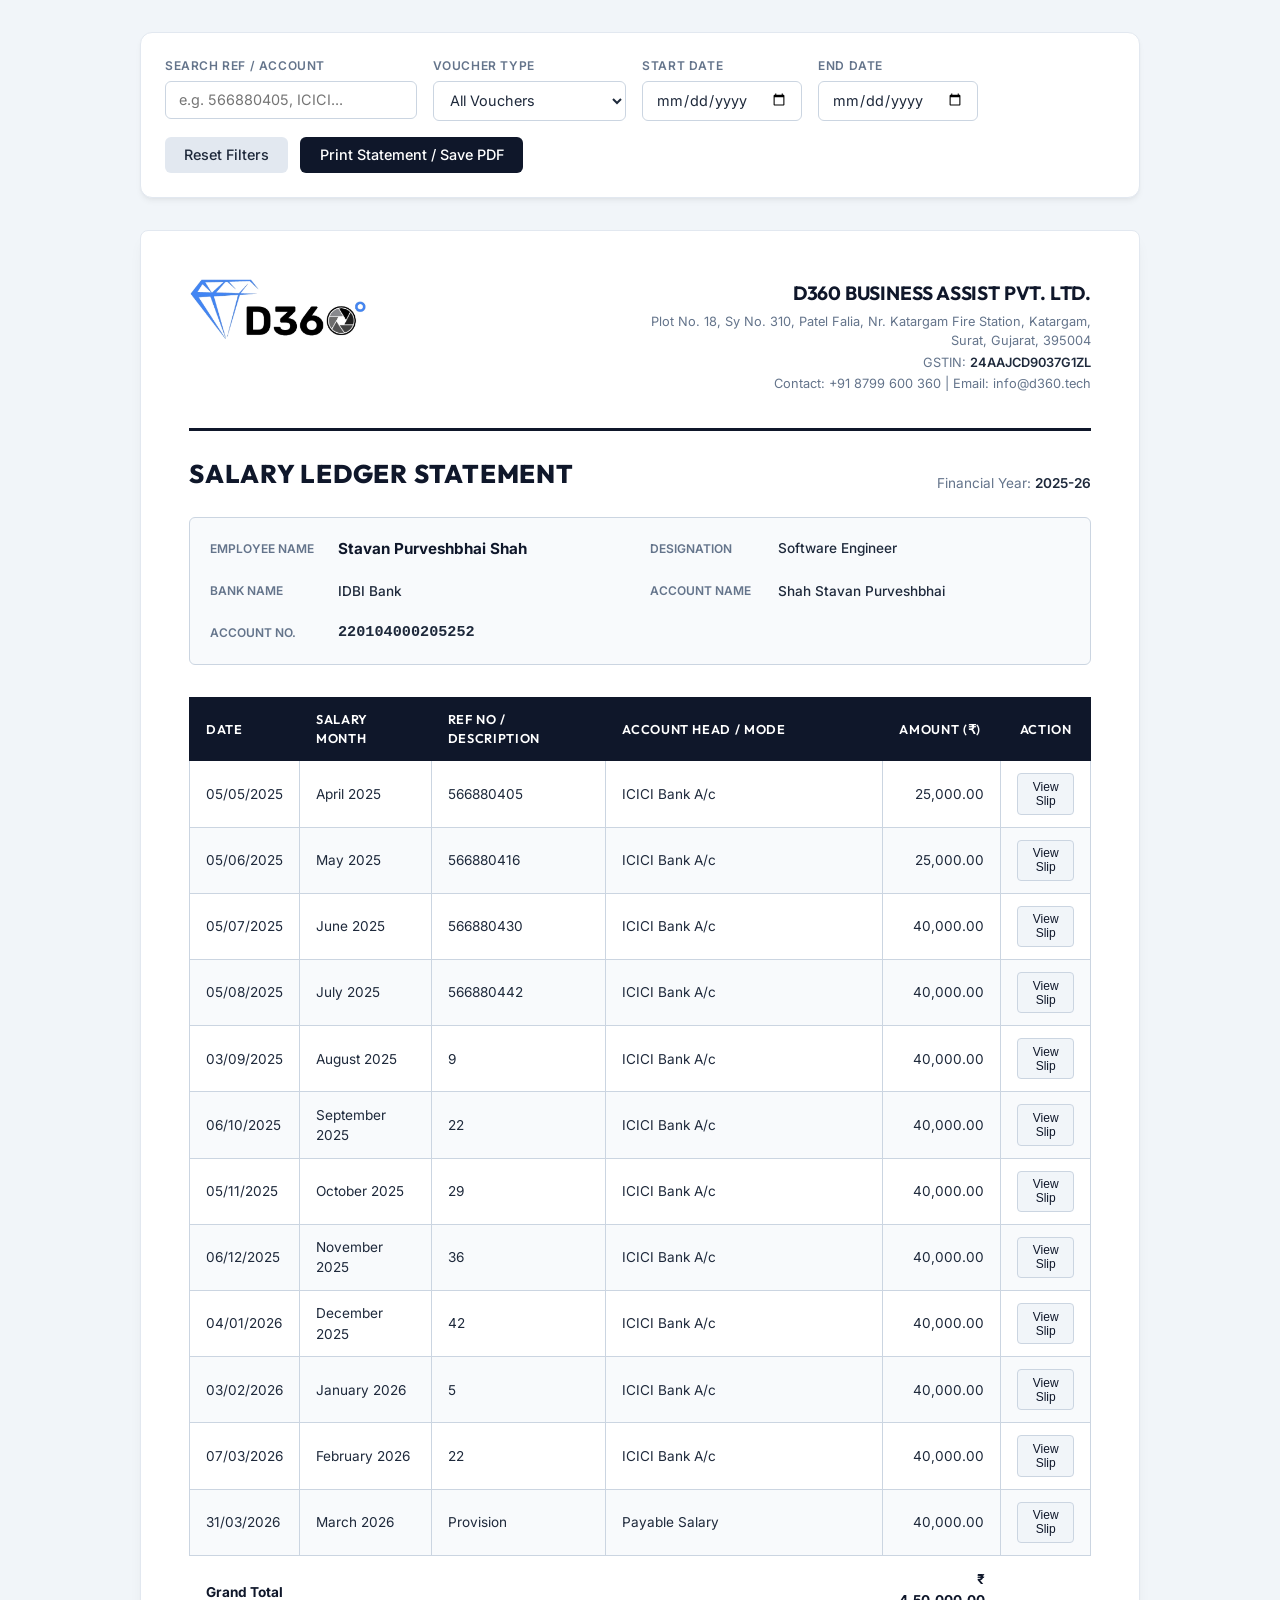
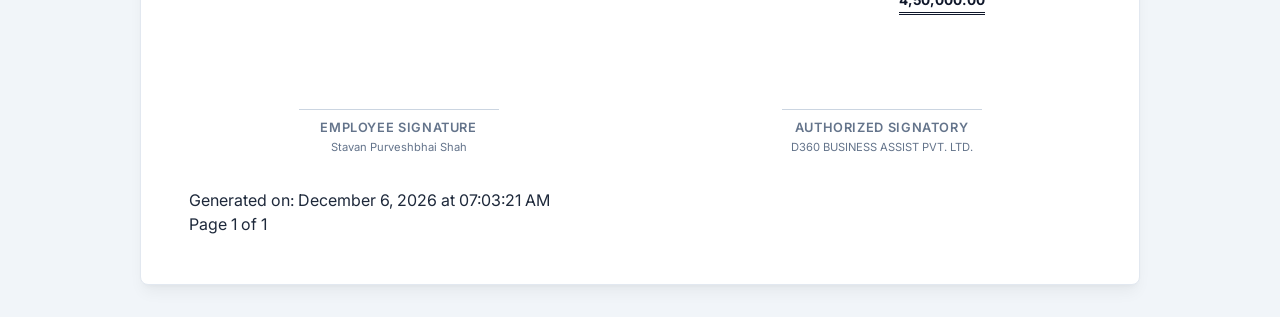
==== index.html @ 13faf99b "Remove Voucher Type column from salary ledger statement table" ====
<!DOCTYPE html>
<html lang="en">
<head>
    <meta charset="UTF-8">
    <meta name="viewport" content="width=device-width, initial-scale=1.0">
    <title>Salary Ledger Statement - Stavan Purveshbhai Shah</title>
    <link rel="stylesheet" href="style.css">
</head>
<body>
    <div class="app-container">
        <!-- Control Panel (Hidden in print) -->
        <div class="control-panel">
            <div class="filter-group">
                <div class="input-field">
                    <label for="search-input">Search Ref / Account</label>
                    <input type="text" id="search-input" placeholder="e.g. 566880405, ICICI...">
                </div>
                <div class="input-field">
                    <label for="filter-vtype">Voucher Type</label>
                    <select id="filter-vtype">
                        <option value="">All Vouchers</option>
                        <option value="BPmt">BPmt (Bank Payment)</option>
                        <option value="Jrnl">Jrnl (Journal)</option>
                    </select>
                </div>
                <div class="input-field">
                    <label for="filter-start-date">Start Date</label>
                    <input type="date" id="filter-start-date">
                </div>
                <div class="input-field">
                    <label for="filter-end-date">End Date</label>
                    <input type="date" id="filter-end-date">
                </div>
            </div>
            <div class="action-buttons">
                <button id="reset-btn" class="btn btn-secondary">Reset Filters</button>
                <button id="print-btn" class="btn btn-primary">Print Statement / Save PDF</button>
            </div>
        </div>

        <!-- Ledger Sheet (Printable A4 section) -->
        <div class="ledger-sheet" id="printable-ledger">
            <!-- Header & Company Info -->
            <div class="ledger-header">
                <div class="logo-container">
                    <img src="logo.png" alt="D360 BUSINESS ASSIST logo">
                </div>
                <div class="company-info">
                    <div class="company-name">D360 BUSINESS ASSIST PVT. LTD.</div>
                    <div class="company-details">
                        <p>Plot No. 18, Sy No. 310, Patel Falia, Nr. Katargam Fire Station, Katargam, Surat, Gujarat, 395004</p>
                        <p>GSTIN: <span class="gstin">24AAJCD9037G1ZL</span></p>
                        <p>Contact: +91 8799 600 360 | Email: info@d360.tech</p>
                    </div>
                </div>
            </div>

            <!-- Heavy accent border -->
            <div class="header-separator"></div>

            <!-- Title Section -->
            <div class="document-title-section">
                <div>
                    <h1 class="document-title">Salary Ledger Statement</h1>
                </div>
                <div class="document-meta">
                    <p id="ledger-period-label">Financial Year: <span id="ledger-period-val">2025-26</span></p>
                </div>
            </div>

            <!-- Employee Profile Block -->
            <div class="employee-profile">
                <div class="profile-card">
                    <span class="profile-label">Employee Name</span>
                    <span class="profile-value emp-name">Stavan Purveshbhai Shah</span>
                </div>
                <div class="profile-card">
                    <span class="profile-label">Designation</span>
                    <span class="profile-value">Software Engineer</span>
                </div>
                <div class="profile-card">
                    <span class="profile-label">Bank Name</span>
                    <span class="profile-value">IDBI Bank</span>
                </div>
                <div class="profile-card">
                    <span class="profile-label">Account Name</span>
                    <span class="profile-value">Shah Stavan Purveshbhai</span>
                </div>
                <div class="profile-card" style="grid-column: span 2;">
                    <span class="profile-label">Account No.</span>
                    <span class="profile-value" style="font-family: monospace; font-size: 0.95rem; font-weight: 600;">220104000205252</span>
                </div>
            </div>

            <!-- Transaction Register Grid Table -->
            <div class="ledger-table-container">
                <table class="ledger-table">
                    <thead>
                        <tr>
                            <th class="col-date">Date</th>
                            <th class="col-month">Salary Month</th>
                            <th class="col-ref">Ref No / Description</th>
                            <th class="col-head">Account Head / Mode</th>
                            <th class="col-amount">Amount (₹)</th>
                            <th class="col-action" style="width: 10%; text-align: center;">Action</th>
                        </tr>
                    </thead>
                    <tbody id="ledger-body">
                        <!-- Dynamic transaction rows will be rendered here by script.js -->
                    </tbody>
                    <tfoot>
                        <tr class="total-row">
                            <td colspan="4" class="total-label">Grand Total</td>
                            <td id="total-amount" class="total-amount col-amount-val">
                                <!-- Computed dynamic total will be rendered here -->
                            </td>
                            <td class="col-action"></td>
                        </tr>
                    </tfoot>
                </table>
            </div>

            <!-- Signature block -->
            <div class="signature-section">
                <div class="signature-block">
                    <div class="signature-line"></div>
                    <div class="signature-title">Employee Signature</div>
                    <div class="signature-subtitle">Stavan Purveshbhai Shah</div>
                </div>
                <div class="signature-block">
                    <div class="signature-line"></div>
                    <div class="signature-title">Authorized Signatory</div>
                    <div class="signature-subtitle">D360 BUSINESS ASSIST PVT. LTD.</div>
                </div>
            </div>

            <!-- Statement footer -->
            <div class="ledger-footer">
                <div>Generated on: <span id="print-date"></span></div>
                <div>Page 1 of 1</div>
            </div>
        </div>
    </div>

    <!-- Salary Slip Modal Overlay -->
    <div id="payslip-modal" class="modal-overlay">
        <div class="modal-content">
            <!-- Action bar (Hidden in print) -->
            <div class="modal-action-bar">
                <button class="btn btn-secondary" onclick="closePayslip()">Close</button>
                <button class="btn btn-primary" onclick="printPayslip()">Print / Save PDF</button>
            </div>
            
            <!-- Payslip Sheet -->
            <div class="payslip-sheet">
                <button class="modal-close-btn" onclick="closePayslip()">&times;</button>
                <!-- Header -->
                <div class="payslip-header">
                    <div class="logo-box">
                        <img src="logo.png" alt="D360 Logo">
                    </div>
                    <div class="company-box">
                        <div class="company-name">D360 BUSINESS ASSIST PVT. LTD.</div>
                        <div class="company-address">
                            Plot No. 18, Sy No. 310, Patel Falia,<br>
                            Nr. Katargam Fire Station, Katargam, Surat, Gujarat, 395004
                        </div>
                    </div>
                </div>

                <div class="title-divider"></div>

                <!-- Title and Month -->
                <div class="payslip-title-section">
                    <h1 class="payslip-title">Salary Slip</h1>
                    <div class="payslip-date" id="payslip-date-val">June 2025</div>
                </div>

                <!-- Employee Info -->
                <div class="info-grid">
                    <div class="info-row">
                        <span class="info-label">Employee Name</span>
                        <span class="info-value">: Stavan Purveshbhai Shah</span>
                    </div>
                    <div class="info-row">
                        <span class="info-label">Designation</span>
                        <span class="info-value">: Software Engineer</span>
                    </div>
                    <div class="info-row">
                        <span class="info-label">PF A/c No</span>
                        <span class="info-value">: N.A.</span>
                    </div>
                </div>

                <!-- Earnings & Deductions Tables -->
                <div class="table-container">
                    <table class="salary-table">
                        <thead>
                            <tr>
                                <th style="width: 35%;">Earnings</th>
                                <th style="width: 15%; text-align: right;">Amount (Rs.)</th>
                                <th style="width: 35%;">Deductions</th>
                                <th style="width: 15%; text-align: right;">Amount (Rs.)</th>
                            </tr>
                        </thead>
                        <tbody>
                            <tr>
                                <td>Basic Salary</td>
                                <td class="col-amount" id="payslip-basic-val">40,000.00</td>
                                <td>Provident Fund (PF)</td>
                                <td class="col-amount">0.00</td>
                            </tr>
                            <tr>
                                <td>HRA</td>
                                <td class="col-amount">0.00</td>
                                <td>Professional Tax (PT)</td>
                                <td class="col-amount">0.00</td>
                            </tr>
                            <tr>
                                <td>Incentive</td>
                                <td class="col-amount">0.00</td>
                                <td>Other Deduction</td>
                                <td class="col-amount">0.00</td>
                            </tr>
                            <tr class="total-row">
                                <td>Total Earnings</td>
                                <td class="col-amount" id="payslip-total-earn-val">40,000.00</td>
                                <td>Total Deductions</td>
                                <td class="col-amount">0.00</td>
                            </tr>
                        </tbody>
                    </table>
                </div>

                <!-- Net Pay Box -->
                <div class="net-pay-section">
                    <div>
                        <span class="net-pay-label">NET PAY : </span>
                        <span class="net-pay-words" id="payslip-words-val">Forty Thousand Only</span>
                    </div>
                    <div class="net-pay-value" id="payslip-net-val">₹ 40,000.00</div>
                </div>

                <!-- Bank Details Block -->
                <div class="bank-details">
                    <div class="bank-title">Bank Transfer Details</div>
                    <div class="bank-grid">
                        <div>
                            <span class="info-label" style="display:block; font-size:0.7rem; margin-bottom:0.15rem;">Bank Name</span>
                            <span class="info-value" style="font-weight:600;">IDBI Bank</span>
                        </div>
                        <div>
                            <span class="info-label" style="display:block; font-size:0.7rem; margin-bottom:0.15rem;">Account Name</span>
                            <span class="info-value" style="font-weight:600;">Shah Stavan Purveshbhai</span>
                        </div>
                        <div>
                            <span class="info-label" style="display:block; font-size:0.7rem; margin-bottom:0.15rem;">Account Number</span>
                            <span class="info-value" style="font-weight:600; font-family: monospace;">220104000205252</span>
                        </div>
                    </div>
                </div>

                <!-- Footer -->
                <div class="footer-note">
                    This is computer/Software generated document, This doesn't required a signature.
                </div>
            </div>
        </div>
    </div>

    <!-- JS Logic -->
    <script src="script.js"></script>
</body>
</html>
---- style.css ----
/* Google Fonts Import */
@import url('https://fonts.googleapis.com/css2?family=Inter:wght@300;400;500;600;700&family=Outfit:wght@400;500;600;700;800&display=swap');

/* CSS Variables for Premium Design System */
:root {
    --primary-color: #0f172a; /* Deep Navy Blue */
    --primary-hover: #1e293b;
    --secondary-color: #3b82f6; /* Slate Blue Accent */
    --accent-color: #f8fafc; /* Cool background slate */
    --border-color: #cbd5e1; /* Clear grid line grey */
    --text-color: #1e293b;
    --text-muted: #64748b;
    --white: #ffffff;
    
    --font-primary: 'Inter', sans-serif;
    --font-heading: 'Outfit', sans-serif;
}

* {
    box-sizing: border-box;
    margin: 0;
    padding: 0;
}

body {
    font-family: var(--font-primary);
    background-color: #f1f5f9;
    color: var(--text-color);
    line-height: 1.5;
    padding: 2rem 1rem;
}

/* Container for app dashboard */
.app-container {
    max-width: 1000px;
    margin: 0 auto;
}

/* Control Panel (Hidden during Print) */
.control-panel {
    background-color: var(--white);
    border-radius: 12px;
    padding: 1.5rem;
    margin-bottom: 2rem;
    box-shadow: 0 4px 6px -1px rgb(0 0 0 / 0.05), 0 2px 4px -2px rgb(0 0 0 / 0.05);
    border: 1px solid #e2e8f0;
    display: flex;
    flex-wrap: wrap;
    gap: 1rem;
    align-items: flex-end;
    justify-content: space-between;
}

.filter-group {
    display: flex;
    flex-wrap: wrap;
    gap: 1rem;
    flex-grow: 1;
}

.input-field {
    display: flex;
    flex-direction: column;
    gap: 0.35rem;
}

.input-field label {
    font-size: 0.75rem;
    font-weight: 600;
    text-transform: uppercase;
    letter-spacing: 0.05em;
    color: var(--text-muted);
}

.input-field input, .input-field select {
    padding: 0.6rem 0.8rem;
    border-radius: 6px;
    border: 1px solid var(--border-color);
    font-family: var(--font-primary);
    font-size: 0.9rem;
    color: var(--text-color);
    background-color: var(--white);
    outline: none;
    transition: border-color 0.2s;
    min-width: 160px;
}

.input-field input:focus, .input-field select:focus {
    border-color: var(--secondary-color);
}

.action-buttons {
    display: flex;
    gap: 0.75rem;
}

.btn {
    padding: 0.6rem 1.2rem;
    font-family: var(--font-primary);
    font-size: 0.9rem;
    font-weight: 500;
    border-radius: 6px;
    cursor: pointer;
    border: none;
    transition: all 0.2s;
    display: inline-flex;
    align-items: center;
    gap: 0.5rem;
}

.btn-primary {
    background-color: var(--primary-color);
    color: var(--white);
}

.btn-primary:hover {
    background-color: var(--primary-hover);
    box-shadow: 0 4px 6px -1px rgb(15 23 42 / 0.15);
}

.btn-secondary {
    background-color: #e2e8f0;
    color: var(--text-color);
}

.btn-secondary:hover {
    background-color: #cbd5e1;
}

/* Ledger Sheet styled like an A4 document */
.ledger-sheet {
    background-color: var(--white);
    padding: 3rem;
    border-radius: 8px;
    box-shadow: 0 10px 15px -3px rgb(0 0 0 / 0.05), 0 4px 6px -4px rgb(0 0 0 / 0.05);
    border: 1px solid #e2e8f0;
    position: relative;
    overflow: hidden;
}

/* Header styling */
.ledger-header {
    display: flex;
    justify-content: space-between;
    align-items: flex-start;
    margin-bottom: 2rem;
}

.logo-container img {
    height: 60px;
    object-fit: contain;
}

.company-info {
    text-align: right;
    font-size: 0.8rem;
    color: var(--text-color);
    max-width: 450px;
}

.company-name {
    font-family: var(--font-heading);
    font-weight: 700;
    font-size: 1.15rem;
    color: var(--primary-color);
    margin-bottom: 0.35rem;
    letter-spacing: -0.01em;
}

.company-details p {
    margin-bottom: 0.15rem;
    color: var(--text-muted);
}

.company-details .gstin {
    font-weight: 600;
    color: var(--text-color);
    margin-top: 0.25rem;
}

/* Separator Line */
.header-separator {
    height: 3px;
    background-color: var(--primary-color);
    margin-bottom: 1.5rem;
}

/* Document Title */
.document-title-section {
    display: flex;
    justify-content: space-between;
    align-items: flex-end;
    margin-bottom: 1.5rem;
}

.document-title {
    font-family: var(--font-heading);
    font-weight: 800;
    font-size: 1.6rem;
    color: var(--primary-color);
    text-transform: uppercase;
    letter-spacing: 0.03em;
}

.document-meta {
    text-align: right;
    font-size: 0.85rem;
    color: var(--text-muted);
}

.document-meta p span {
    font-weight: 600;
    color: var(--text-color);
}

/* Employee Profile Grid Section */
.employee-profile {
    background-color: var(--accent-color);
    border: 1px solid var(--border-color);
    border-radius: 6px;
    padding: 1.25rem;
    margin-bottom: 2rem;
    display: grid;
    grid-template-columns: repeat(2, 1fr);
    gap: 1.25rem;
}

.profile-card {
    display: grid;
    grid-template-columns: 120px 1fr;
    gap: 0.5rem;
    font-size: 0.85rem;
}

.profile-label {
    font-weight: 600;
    color: var(--text-muted);
    text-transform: uppercase;
    font-size: 0.75rem;
    display: flex;
    align-items: center;
}

.profile-value {
    color: var(--text-color);
    font-weight: 500;
}

.profile-value.emp-name {
    font-size: 0.95rem;
    font-weight: 700;
    color: var(--primary-color);
}

/* Table styling with clean grids */
.ledger-table-container {
    margin-bottom: 3rem;
}

.ledger-table {
    width: 100%;
    border-collapse: collapse;
    font-size: 0.85rem;
}

.ledger-table th {
    background-color: var(--primary-color);
    color: var(--white);
    font-family: var(--font-heading);
    font-weight: 600;
    text-align: left;
    padding: 0.75rem 1rem;
    font-size: 0.8rem;
    text-transform: uppercase;
    letter-spacing: 0.05em;
    border: 1px solid var(--primary-color);
}

.ledger-table td {
    padding: 0.75rem 1rem;
    border: 1px solid var(--border-color);
    color: var(--text-color);
}

.ledger-table tr:nth-child(even):not(.total-row):not(.empty-row) {
    background-color: var(--accent-color);
}

.ledger-table tr:hover:not(.total-row):not(.empty-row) {
    background-color: #f1f5f9;
}

/* Column Alignments */
.col-date { width: 10%; }
.col-month { width: 15%; }
.col-ref { width: 20%; }
.col-head { width: 33%; }
.col-amount { width: 12%; text-align: right; }

.col-amount-val {
    text-align: right;
    font-family: var(--font-primary);
}

/* Prevent tfoot from repeating on print */
tfoot {
    display: table-row-group;
}

.total-row {
    page-break-inside: avoid;
    page-break-after: auto;
}

/* Accounting Summary formatting rules */
.ledger-table .total-row td {
    font-weight: 700;
    color: var(--primary-color);
    background-color: var(--white);
    border-top: 1px solid var(--primary-color) !important;
    border-bottom: none !important;
    border-left: none !important;
    border-right: none !important;
    padding: 0.85rem 1rem;
}

.ledger-table .total-row td.total-label {
    text-align: left;
}

.ledger-table .total-row td.total-amount {
    text-align: right;
}

/* Double underline accounting rule */
.double-underline {
    display: inline-block;
    border-bottom: 3px double var(--primary-color);
    padding-bottom: 2px;
}

.empty-row td {
    text-align: center;
    color: var(--text-muted);
    padding: 2rem;
    font-style: italic;
}

/* Signature & Approval Block */
.signature-section {
    display: grid;
    grid-template-columns: repeat(2, 1fr);
    gap: 4rem;
    margin-top: 5rem;
    margin-bottom: 2rem;
}

.signature-block {
    text-align: center;
}

.signature-line {
    border-top: 1px solid var(--border-color);
    margin-bottom: 0.5rem;
    width: 200px;
    margin-left: auto;
    margin-right: auto;
}

.signature-title {
    font-size: 0.8rem;
    font-weight: 600;
    color: var(--text-muted);
    text-transform: uppercase;
    letter-spacing: 0.05em;
}

.signature-subtitle {
    font-size: 0.7rem;
    color: var(--text-muted);
    margin-top: 0.15rem;
}

    border-top: 1px solid #e2e8f0;
    padding-top: 1rem;
    margin-top: 3rem;
}

/* Action column styling */
.col-action {
    text-align: center;
    width: 10%;
}

.btn-sm {
    padding: 0.35rem 0.75rem;
    font-size: 0.75rem;
    font-weight: 500;
    border-radius: 4px;
    background-color: #f1f5f9;
    color: var(--primary-color);
    border: 1px solid var(--border-color);
}

.btn-sm:hover {
    background-color: var(--primary-color);
    color: var(--white);
    border-color: var(--primary-color);
}

/* Modal Overlay */
.modal-overlay {
    display: none;
    position: fixed;
    top: 0;
    left: 0;
    width: 100%;
    height: 100%;
    background-color: rgba(15, 23, 42, 0.6);
    z-index: 1000;
    justify-content: center;
    align-items: center;
    overflow-y: auto;
    padding: 2rem 1rem;
}

.modal-overlay.active {
    display: flex;
}

/* Modal Content Container */
.modal-content {
    width: 100%;
    max-width: 800px;
    position: relative;
}

/* Close Button */
.modal-close-btn {
    position: absolute;
    top: 1.25rem;
    right: 1.25rem;
    background-color: #f1f5f9;
    border: none;
    font-size: 1.5rem;
    width: 32px;
    height: 32px;
    border-radius: 50%;
    cursor: pointer;
    display: flex;
    align-items: center;
    justify-content: center;
    color: var(--text-color);
    transition: all 0.2s;
    z-index: 10;
}

.modal-close-btn:hover {
    background-color: #cbd5e1;
    color: var(--primary-color);
}

.modal-action-bar {
    display: flex;
    justify-content: flex-end;
    gap: 0.75rem;
    margin-bottom: 0.75rem;
}

/* Payslip Sheet Layout */
.payslip-sheet {
    width: 100%;
    background-color: var(--white);
    padding: 2.5rem;
    border-radius: 8px;
    box-shadow: 0 10px 15px -3px rgb(0 0 0 / 0.1);
    border: 1px solid #e2e8f0;
    position: relative;
}

.payslip-header {
    display: flex;
    justify-content: space-between;
    align-items: flex-start;
    margin-bottom: 1.5rem;
}

.logo-box img {
    height: 50px;
    object-fit: contain;
}

.company-box {
    text-align: right;
    max-width: 450px;
}

.company-name {
    font-family: var(--font-heading);
    font-weight: 700;
    font-size: 1.2rem;
    color: var(--primary-color);
    margin-bottom: 0.25rem;
}

.company-address {
    font-size: 0.75rem;
    color: var(--text-muted);
    line-height: 1.4;
}

.title-divider {
    height: 2px;
    background-color: var(--primary-color);
    margin-bottom: 1rem;
}

.payslip-title-section {
    display: flex;
    justify-content: space-between;
    align-items: center;
    margin-bottom: 1.5rem;
}

.payslip-title {
    font-family: var(--font-heading);
    font-weight: 800;
    font-size: 1.4rem;
    color: var(--primary-color);
    letter-spacing: 0.02em;
}

.payslip-date {
    font-size: 0.9rem;
    font-weight: 600;
    color: var(--text-color);
    background-color: #f8fafc;
    padding: 0.35rem 0.75rem;
    border-radius: 4px;
    border: 1px solid var(--border-color);
}

.info-grid {
    display: grid;
    grid-template-columns: repeat(2, 1fr);
    gap: 1rem;
    background-color: #f8fafc;
    border: 1px solid var(--border-color);
    border-radius: 6px;
    padding: 1rem 1.25rem;
    margin-bottom: 1.5rem;
    font-size: 0.8rem;
}

.info-row {
    display: grid;
    grid-template-columns: 120px 1fr;
    gap: 0.5rem;
}

.info-label {
    font-weight: 600;
    color: var(--text-muted);
}

.info-value {
    font-weight: 500;
    color: var(--text-color);
}

.table-container {
    margin-bottom: 1.5rem;
}

.salary-table {
    width: 100%;
    border-collapse: collapse;
    font-size: 0.8rem;
}

.salary-table th {
    background-color: var(--primary-color);
    color: var(--white);
    font-family: var(--font-heading);
    font-weight: 600;
    padding: 0.6rem 0.8rem;
    text-align: left;
    text-transform: uppercase;
    letter-spacing: 0.05em;
    font-size: 0.75rem;
    border: 1px solid var(--primary-color);
}

.salary-table td {
    padding: 0.6rem 0.8rem;
    border: 1px solid var(--border-color);
}

.total-row {
    font-weight: 700;
    background-color: #f8fafc;
}

.total-row td {
    border-top: 1.5px solid var(--primary-color);
    color: var(--primary-color);
}

.net-pay-section {
    background-color: #f8fafc;
    border: 1px solid var(--border-color);
    border-radius: 6px;
    padding: 1rem;
    margin-bottom: 1.5rem;
    display: flex;
    justify-content: space-between;
    align-items: center;
    font-size: 0.85rem;
}

.net-pay-label {
    font-weight: 700;
    color: var(--primary-color);
    font-size: 0.9rem;
}

.net-pay-value {
    font-weight: 800;
    font-size: 1.15rem;
    color: var(--primary-color);
    border-bottom: 3px double var(--primary-color);
    padding-bottom: 2px;
}

.net-pay-words {
    font-size: 0.8rem;
    color: var(--text-muted);
    font-style: italic;
}

.bank-details {
    border: 1px solid var(--border-color);
    border-radius: 6px;
    padding: 1rem;
    margin-bottom: 2rem;
    font-size: 0.8rem;
}

.bank-title {
    font-weight: 700;
    color: var(--primary-color);
    margin-bottom: 0.5rem;
    text-transform: uppercase;
    font-size: 0.75rem;
    letter-spacing: 0.05em;
}

.bank-grid {
    display: grid;
    grid-template-columns: repeat(3, 1fr);
    gap: 1rem;
}

.footer-note {
    text-align: center;
    font-size: 0.7rem;
    color: var(--text-muted);
    font-style: italic;
    border-top: 1px solid #e2e8f0;
    padding-top: 0.8rem;
}

/* Print Styles */
@media print {
    body {
        background-color: var(--white);
        padding: 0;
        color: #000000;
    }
    
    .control-panel {
        display: none !important;
    }
    
    .col-action {
        display: none !important;
    }
    
    .ledger-sheet {
        box-shadow: none !important;
        border: none !important;
        padding: 0 !important;
        margin: 0 !important;
        max-width: 100% !important;
        width: 100% !important;
        page-break-inside: auto; /* Allow natural break across pages */
    }
    
    .ledger-table th {
        background-color: var(--primary-color) !important;
        color: var(--white) !important;
        -webkit-print-color-adjust: exact;
        print-color-adjust: exact;
    }
    
    .employee-profile {
        background-color: var(--accent-color) !important;
        -webkit-print-color-adjust: exact;
        print-color-adjust: exact;
    }

    /* Dynamic print layout when payslip is active */
    body.modal-open .app-container {
        display: none !important;
    }
    
    body.modal-open .modal-overlay {
        position: static !important;
        background-color: transparent !important;
        padding: 0 !important;
        display: block !important;
        overflow: visible !important;
    }
    
    body.modal-open .modal-close-btn,
    body.modal-open .modal-action-bar {
        display: none !important;
    }
    
    body.modal-open .payslip-sheet {
        box-shadow: none !important;
        border: none !important;
        padding: 0 !important;
        margin: 0 !important;
        max-width: 100% !important;
        width: 100% !important;
    }

    body.modal-open .salary-table th {
        background-color: var(--primary-color) !important;
        color: #ffffff !important;
        -webkit-print-color-adjust: exact;
        print-color-adjust: exact;
    }
}
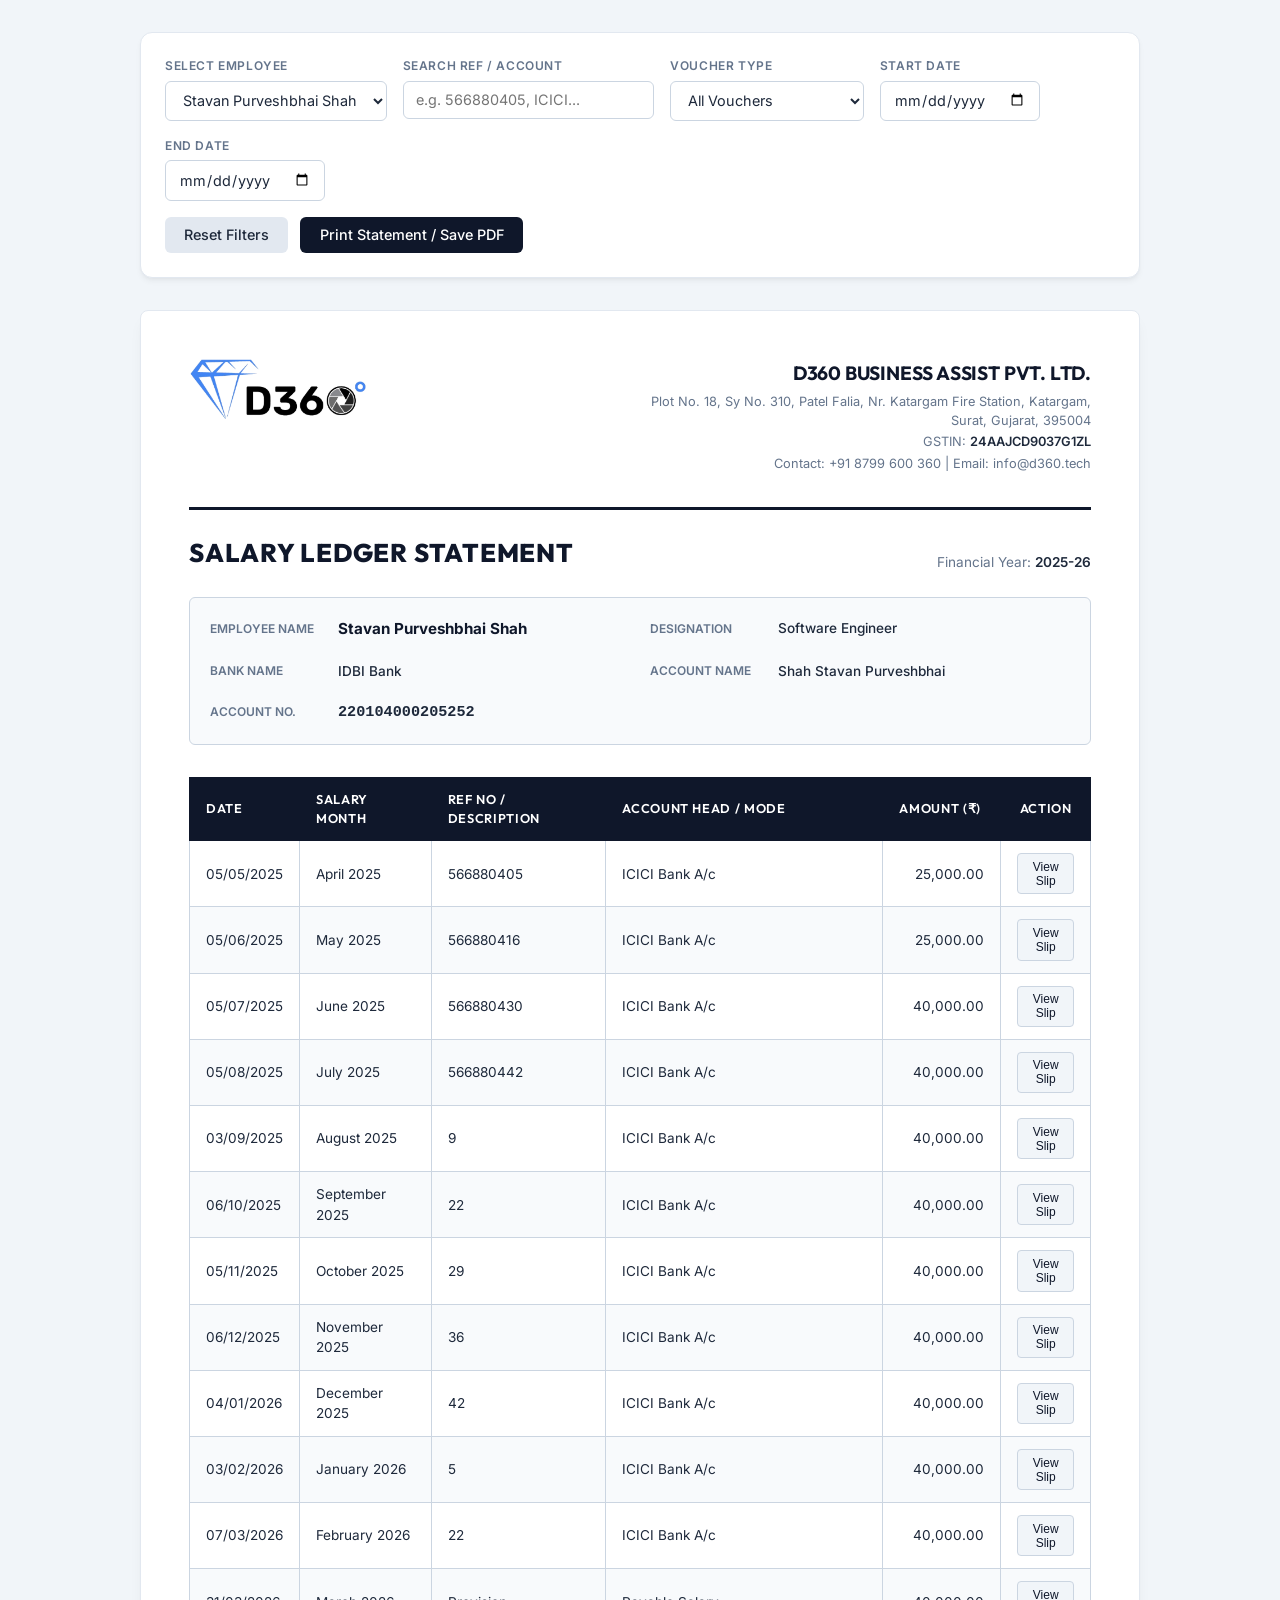
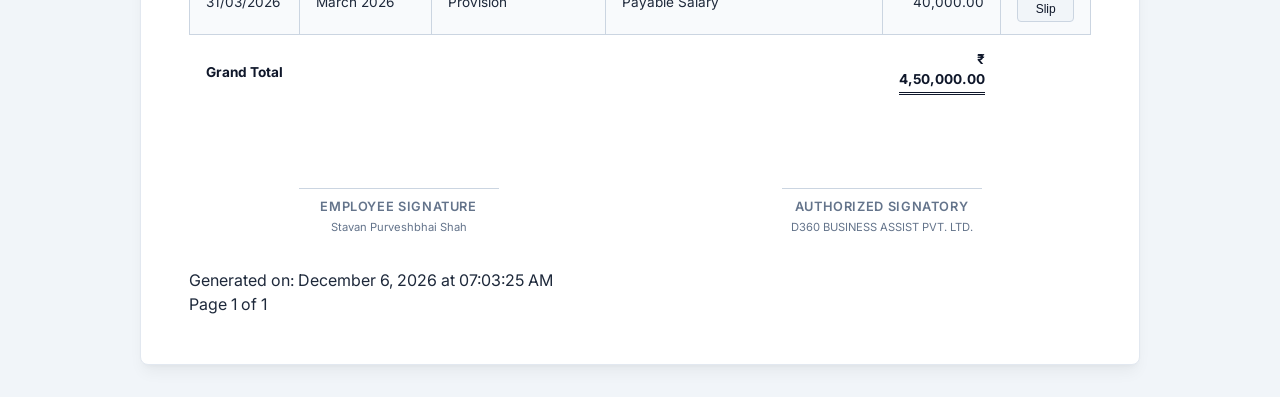
==== commit fb9ba355: "Implement Multi-Employee system for Stavan and Dhruvil Tarun Shah" ====
--- a/index.html
+++ b/index.html
@@ -12,6 +12,13 @@
         <div class="control-panel">
             <div class="filter-group">
                 <div class="input-field">
+                    <label for="filter-employee">Select Employee</label>
+                    <select id="filter-employee">
+                        <option value="stavan">Stavan Purveshbhai Shah</option>
+                        <option value="dhruvil">Dhruvil Tarun Shah</option>
+                    </select>
+                </div>
+                <div class="input-field">
                     <label for="search-input">Search Ref / Account</label>
                     <input type="text" id="search-input" placeholder="e.g. 566880405, ICICI...">
                 </div>
@@ -72,23 +79,23 @@
             <div class="employee-profile">
                 <div class="profile-card">
                     <span class="profile-label">Employee Name</span>
-                    <span class="profile-value emp-name">Stavan Purveshbhai Shah</span>
+                    <span id="emp-name" class="profile-value emp-name">Stavan Purveshbhai Shah</span>
                 </div>
                 <div class="profile-card">
                     <span class="profile-label">Designation</span>
-                    <span class="profile-value">Software Engineer</span>
+                    <span id="emp-designation" class="profile-value">Software Engineer</span>
                 </div>
                 <div class="profile-card">
                     <span class="profile-label">Bank Name</span>
-                    <span class="profile-value">IDBI Bank</span>
+                    <span id="emp-bank" class="profile-value">IDBI Bank</span>
                 </div>
                 <div class="profile-card">
                     <span class="profile-label">Account Name</span>
-                    <span class="profile-value">Shah Stavan Purveshbhai</span>
+                    <span id="emp-acc-name" class="profile-value">Shah Stavan Purveshbhai</span>
                 </div>
                 <div class="profile-card" style="grid-column: span 2;">
                     <span class="profile-label">Account No.</span>
-                    <span class="profile-value" style="font-family: monospace; font-size: 0.95rem; font-weight: 600;">220104000205252</span>
+                    <span id="emp-acc-no" class="profile-value" style="font-family: monospace; font-size: 0.95rem; font-weight: 600;">220104000205252</span>
                 </div>
             </div>
 
@@ -125,7 +132,7 @@
                 <div class="signature-block">
                     <div class="signature-line"></div>
                     <div class="signature-title">Employee Signature</div>
-                    <div class="signature-subtitle">Stavan Purveshbhai Shah</div>
+                    <div id="sig-emp-name" class="signature-subtitle">Stavan Purveshbhai Shah</div>
                 </div>
                 <div class="signature-block">
                     <div class="signature-line"></div>
@@ -180,15 +187,15 @@
                 <div class="info-grid">
                     <div class="info-row">
                         <span class="info-label">Employee Name</span>
-                        <span class="info-value">: Stavan Purveshbhai Shah</span>
+                        <span class="info-value" id="payslip-emp-name-val">: Stavan Purveshbhai Shah</span>
                     </div>
                     <div class="info-row">
                         <span class="info-label">Designation</span>
-                        <span class="info-value">: Software Engineer</span>
+                        <span class="info-value" id="payslip-emp-designation-val">: Software Engineer</span>
                     </div>
                     <div class="info-row">
                         <span class="info-label">PF A/c No</span>
-                        <span class="info-value">: N.A.</span>
+                        <span class="info-value" id="payslip-emp-pf-val">: N.A.</span>
                     </div>
                 </div>
 
@@ -247,15 +254,15 @@
                     <div class="bank-grid">
                         <div>
                             <span class="info-label" style="display:block; font-size:0.7rem; margin-bottom:0.15rem;">Bank Name</span>
-                            <span class="info-value" style="font-weight:600;">IDBI Bank</span>
+                            <span class="info-value" id="payslip-bank-val" style="font-weight:600;">IDBI Bank</span>
                         </div>
                         <div>
                             <span class="info-label" style="display:block; font-size:0.7rem; margin-bottom:0.15rem;">Account Name</span>
-                            <span class="info-value" style="font-weight:600;">Shah Stavan Purveshbhai</span>
+                            <span class="info-value" id="payslip-acc-name-val" style="font-weight:600;">Shah Stavan Purveshbhai</span>
                         </div>
                         <div>
                             <span class="info-label" style="display:block; font-size:0.7rem; margin-bottom:0.15rem;">Account Number</span>
-                            <span class="info-value" style="font-weight:600; font-family: monospace;">220104000205252</span>
+                            <span class="info-value" id="payslip-acc-no-val" style="font-weight:600; font-family: monospace;">220104000205252</span>
                         </div>
                     </div>
                 </div>
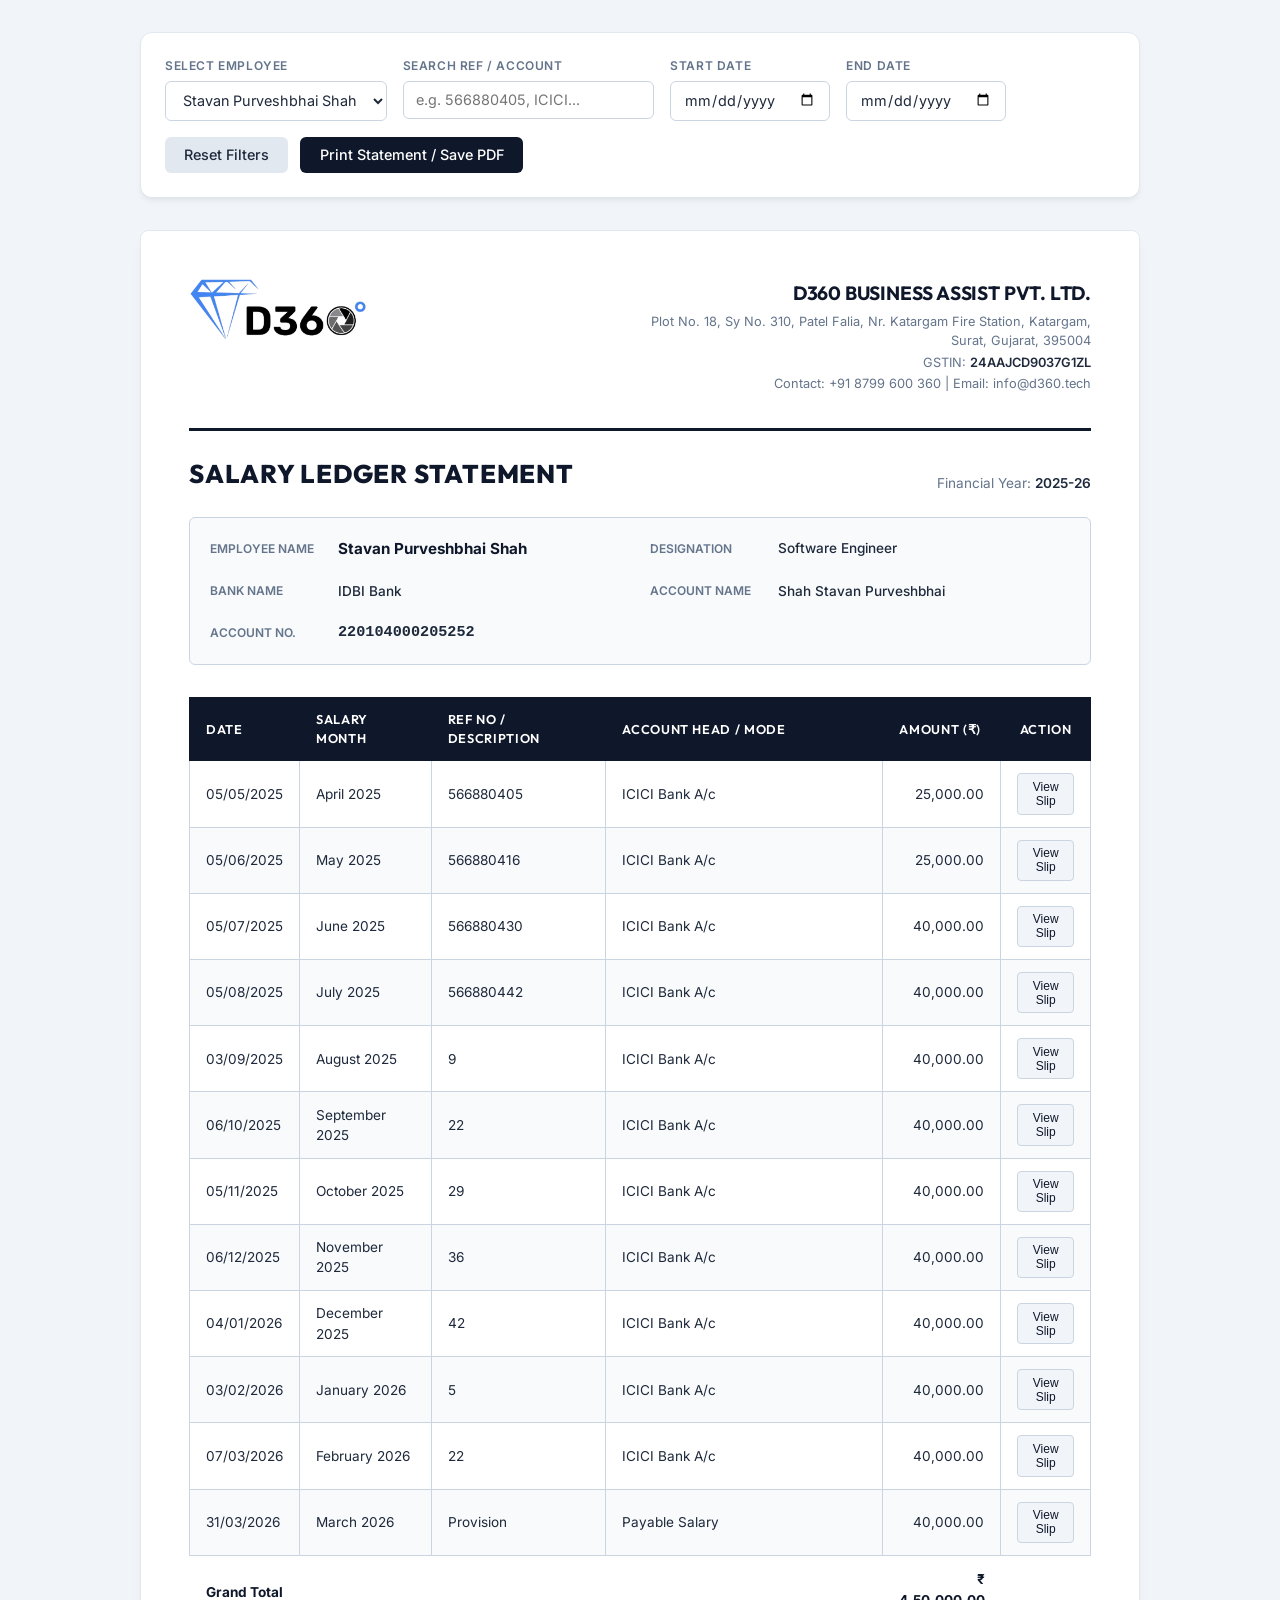
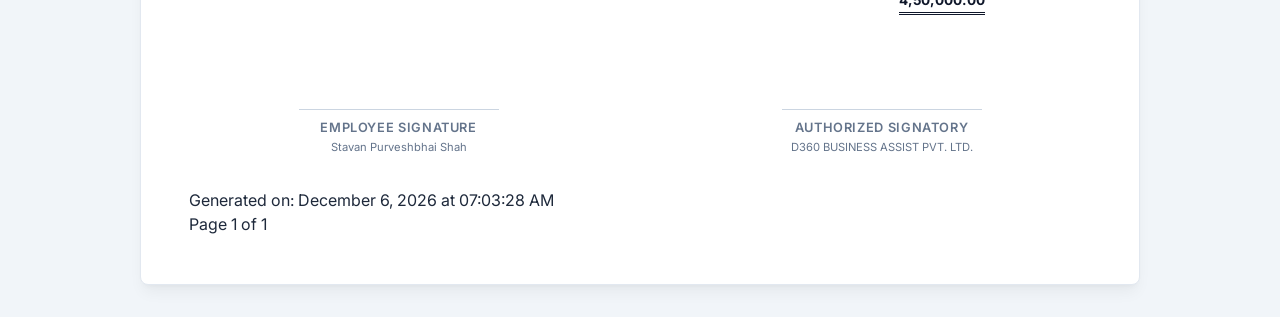
==== commit c836abc1: "Remove Voucher Type select box filter from control panel" ====
--- a/index.html
+++ b/index.html
@@ -22,14 +22,7 @@
                     <label for="search-input">Search Ref / Account</label>
                     <input type="text" id="search-input" placeholder="e.g. 566880405, ICICI...">
                 </div>
-                <div class="input-field">
-                    <label for="filter-vtype">Voucher Type</label>
-                    <select id="filter-vtype">
-                        <option value="">All Vouchers</option>
-                        <option value="BPmt">BPmt (Bank Payment)</option>
-                        <option value="Jrnl">Jrnl (Journal)</option>
-                    </select>
-                </div>
+
                 <div class="input-field">
                     <label for="filter-start-date">Start Date</label>
                     <input type="date" id="filter-start-date">
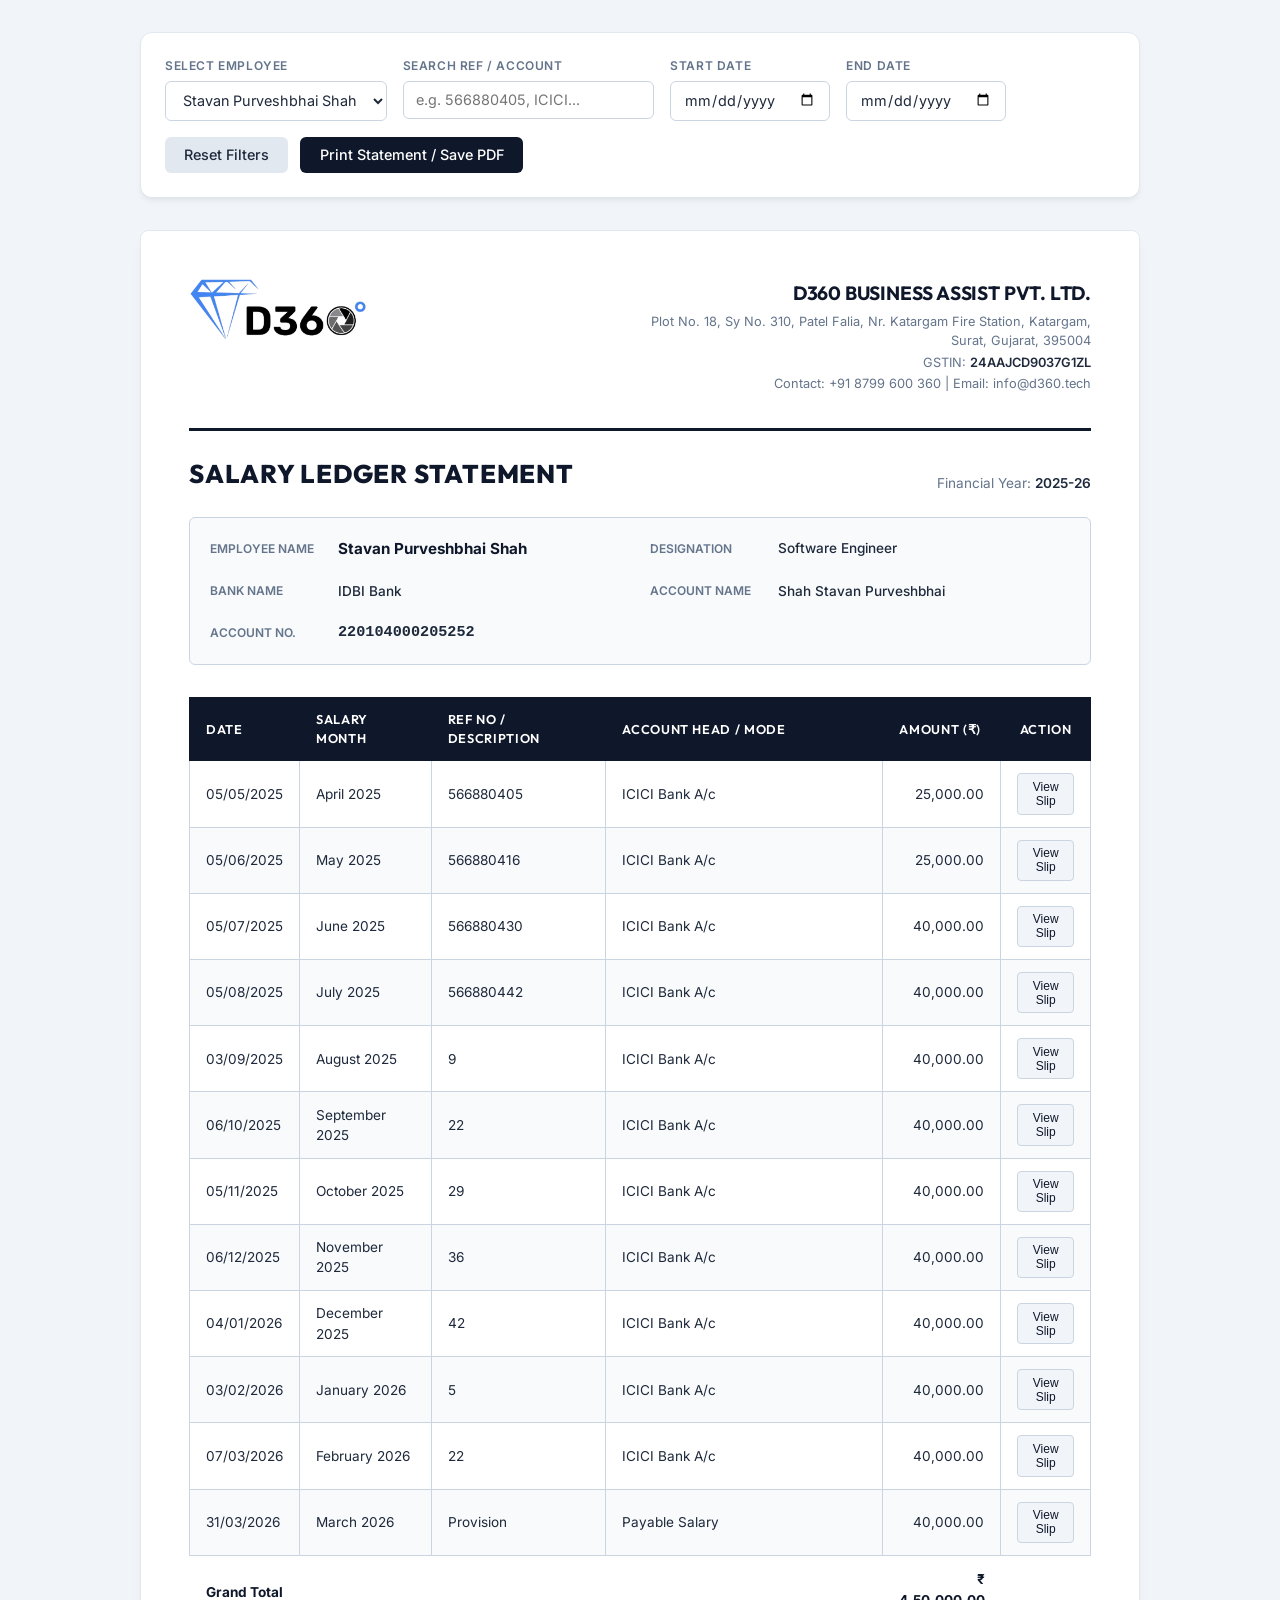
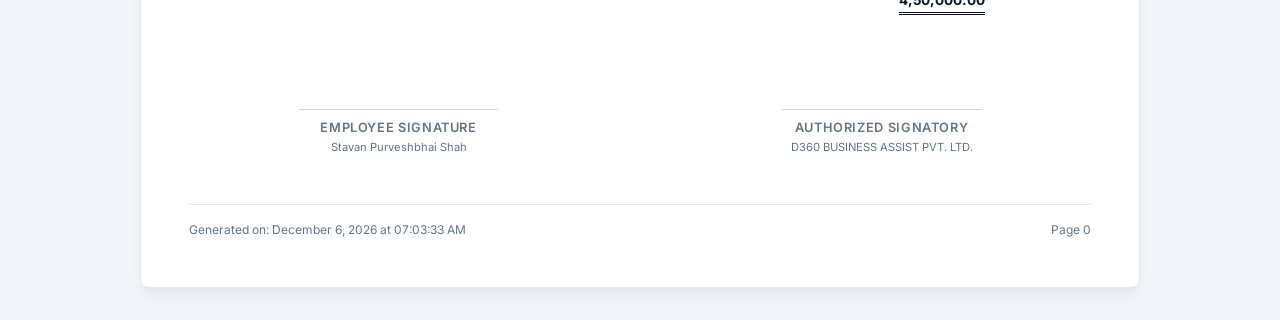
==== commit 899b0199: "Implement dynamic CSS page numbers and fixed print footer on statement pages" ====
--- a/index.html
+++ b/index.html
@@ -137,7 +137,7 @@
             <!-- Statement footer -->
             <div class="ledger-footer">
                 <div>Generated on: <span id="print-date"></span></div>
-                <div>Page 1 of 1</div>
+                <div>Page <span class="page-number"></span></div>
             </div>
         </div>
     </div>
--- a/style.css
+++ b/style.css
@@ -381,9 +381,18 @@
     margin-top: 0.15rem;
 }
 
+.ledger-footer {
+    display: flex;
+    justify-content: space-between;
+    font-size: 0.75rem;
+    color: var(--text-muted);
     border-top: 1px solid #e2e8f0;
     padding-top: 1rem;
     margin-top: 3rem;
+}
+
+.page-number::after {
+    content: counter(page);
 }
 
 /* Action column styling */
@@ -742,4 +751,27 @@
         -webkit-print-color-adjust: exact;
         print-color-adjust: exact;
     }
-}
+
+    @page {
+        margin: 15mm 15mm 20mm 15mm;
+    }
+    
+    /* Fixed print footer on each page of statement */
+    .ledger-footer {
+        position: fixed;
+        bottom: 0;
+        left: 0;
+        right: 0;
+        display: flex !important;
+        justify-content: space-between;
+        background-color: #ffffff;
+        border-top: 1px solid #e2e8f0;
+        padding-top: 0.5rem;
+        margin-top: 0 !important;
+        z-index: 9999;
+    }
+    
+    body.modal-open .ledger-footer {
+        display: none !important;
+    }
+}
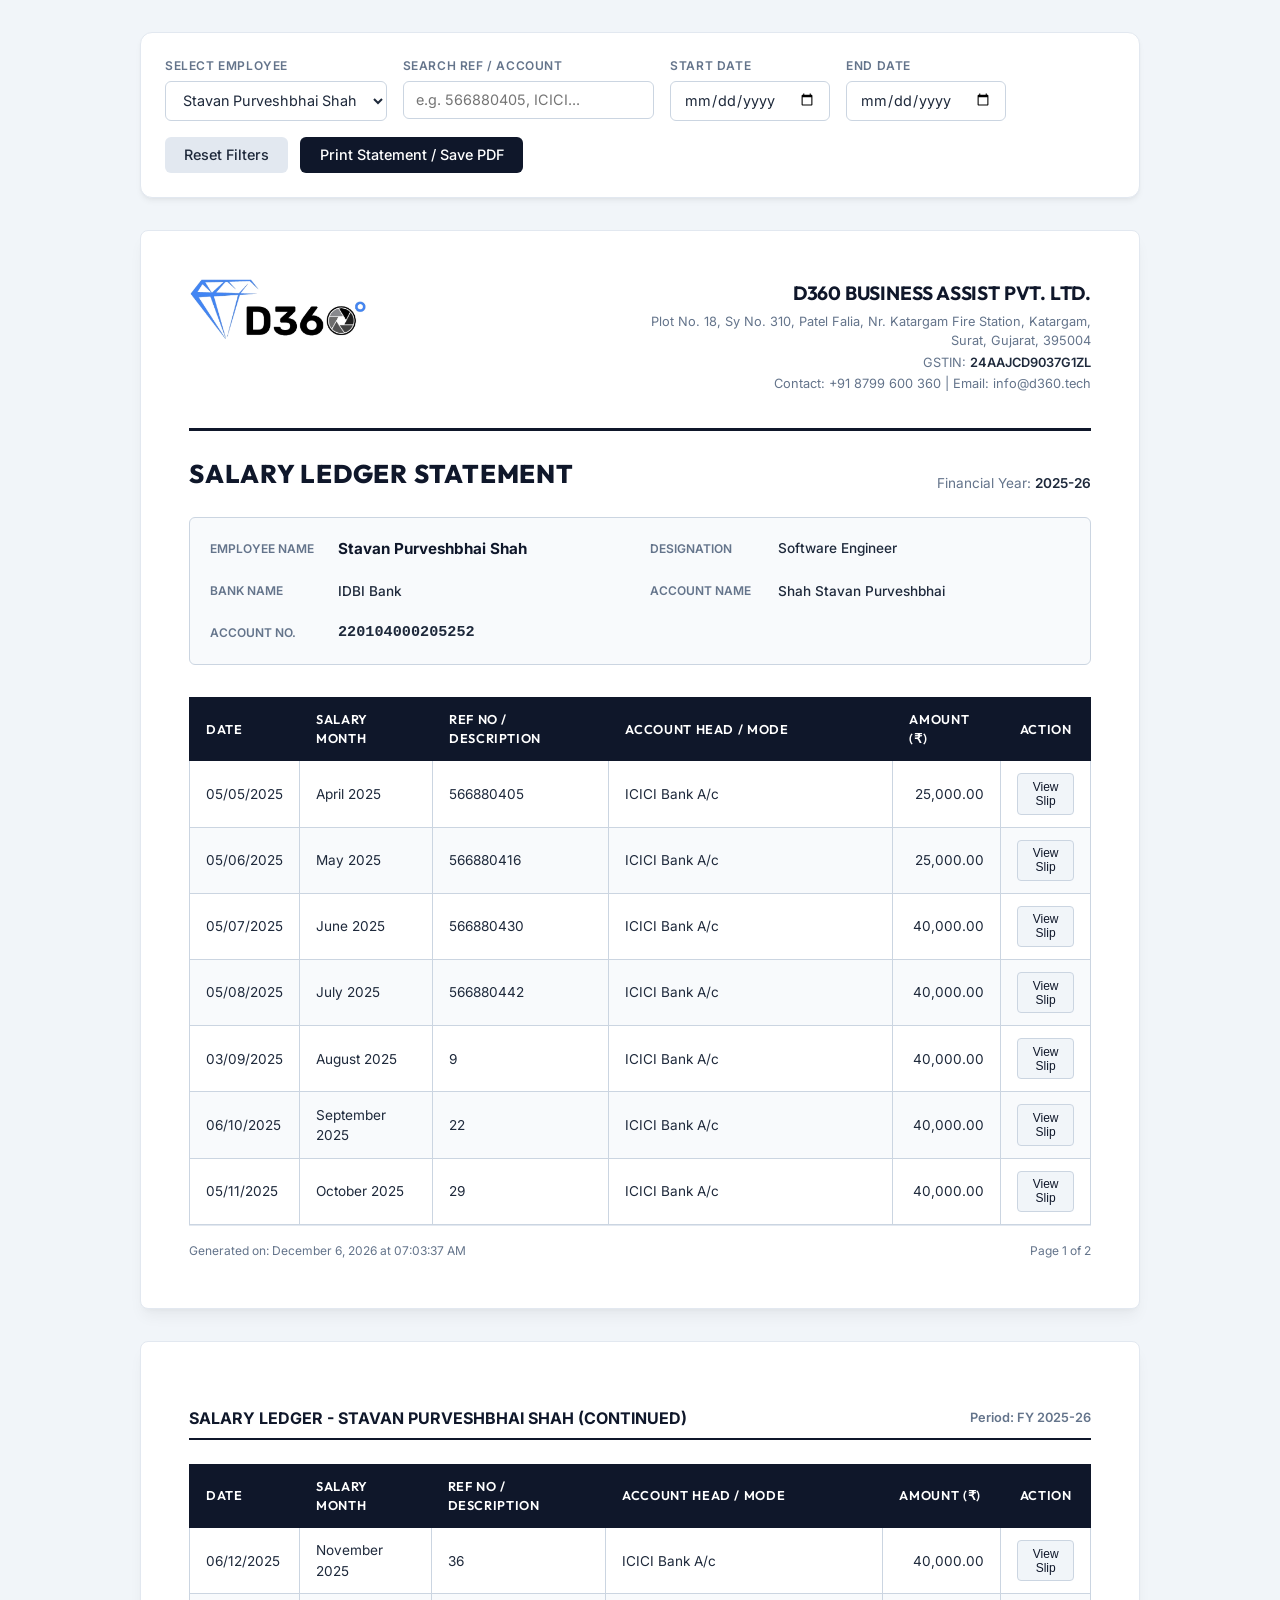
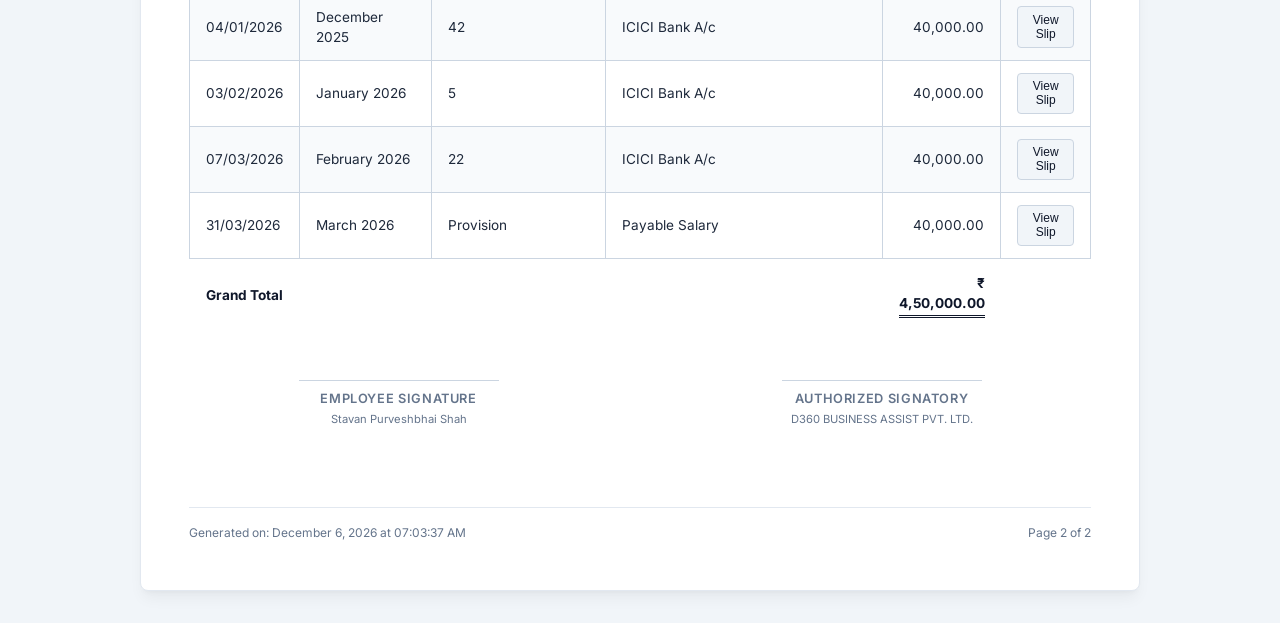
==== commit fe5d3e3a: "Implement dynamic A4 pagination layout with Page X of Y footers for Statement printing" ====
--- a/index.html
+++ b/index.html
@@ -38,107 +38,9 @@
             </div>
         </div>
 
-        <!-- Ledger Sheet (Printable A4 section) -->
-        <div class="ledger-sheet" id="printable-ledger">
-            <!-- Header & Company Info -->
-            <div class="ledger-header">
-                <div class="logo-container">
-                    <img src="logo.png" alt="D360 BUSINESS ASSIST logo">
-                </div>
-                <div class="company-info">
-                    <div class="company-name">D360 BUSINESS ASSIST PVT. LTD.</div>
-                    <div class="company-details">
-                        <p>Plot No. 18, Sy No. 310, Patel Falia, Nr. Katargam Fire Station, Katargam, Surat, Gujarat, 395004</p>
-                        <p>GSTIN: <span class="gstin">24AAJCD9037G1ZL</span></p>
-                        <p>Contact: +91 8799 600 360 | Email: info@d360.tech</p>
-                    </div>
-                </div>
-            </div>
-
-            <!-- Heavy accent border -->
-            <div class="header-separator"></div>
-
-            <!-- Title Section -->
-            <div class="document-title-section">
-                <div>
-                    <h1 class="document-title">Salary Ledger Statement</h1>
-                </div>
-                <div class="document-meta">
-                    <p id="ledger-period-label">Financial Year: <span id="ledger-period-val">2025-26</span></p>
-                </div>
-            </div>
-
-            <!-- Employee Profile Block -->
-            <div class="employee-profile">
-                <div class="profile-card">
-                    <span class="profile-label">Employee Name</span>
-                    <span id="emp-name" class="profile-value emp-name">Stavan Purveshbhai Shah</span>
-                </div>
-                <div class="profile-card">
-                    <span class="profile-label">Designation</span>
-                    <span id="emp-designation" class="profile-value">Software Engineer</span>
-                </div>
-                <div class="profile-card">
-                    <span class="profile-label">Bank Name</span>
-                    <span id="emp-bank" class="profile-value">IDBI Bank</span>
-                </div>
-                <div class="profile-card">
-                    <span class="profile-label">Account Name</span>
-                    <span id="emp-acc-name" class="profile-value">Shah Stavan Purveshbhai</span>
-                </div>
-                <div class="profile-card" style="grid-column: span 2;">
-                    <span class="profile-label">Account No.</span>
-                    <span id="emp-acc-no" class="profile-value" style="font-family: monospace; font-size: 0.95rem; font-weight: 600;">220104000205252</span>
-                </div>
-            </div>
-
-            <!-- Transaction Register Grid Table -->
-            <div class="ledger-table-container">
-                <table class="ledger-table">
-                    <thead>
-                        <tr>
-                            <th class="col-date">Date</th>
-                            <th class="col-month">Salary Month</th>
-                            <th class="col-ref">Ref No / Description</th>
-                            <th class="col-head">Account Head / Mode</th>
-                            <th class="col-amount">Amount (₹)</th>
-                            <th class="col-action" style="width: 10%; text-align: center;">Action</th>
-                        </tr>
-                    </thead>
-                    <tbody id="ledger-body">
-                        <!-- Dynamic transaction rows will be rendered here by script.js -->
-                    </tbody>
-                    <tfoot>
-                        <tr class="total-row">
-                            <td colspan="4" class="total-label">Grand Total</td>
-                            <td id="total-amount" class="total-amount col-amount-val">
-                                <!-- Computed dynamic total will be rendered here -->
-                            </td>
-                            <td class="col-action"></td>
-                        </tr>
-                    </tfoot>
-                </table>
-            </div>
-
-            <!-- Signature block -->
-            <div class="signature-section">
-                <div class="signature-block">
-                    <div class="signature-line"></div>
-                    <div class="signature-title">Employee Signature</div>
-                    <div id="sig-emp-name" class="signature-subtitle">Stavan Purveshbhai Shah</div>
-                </div>
-                <div class="signature-block">
-                    <div class="signature-line"></div>
-                    <div class="signature-title">Authorized Signatory</div>
-                    <div class="signature-subtitle">D360 BUSINESS ASSIST PVT. LTD.</div>
-                </div>
-            </div>
-
-            <!-- Statement footer -->
-            <div class="ledger-footer">
-                <div>Generated on: <span id="print-date"></span></div>
-                <div>Page <span class="page-number"></span></div>
-            </div>
+        <!-- Ledger Sheet (Printable A4 wrapper) -->
+        <div id="printable-ledger">
+            <!-- Dynamic pages will be rendered here by script.js -->
         </div>
     </div>
 
--- a/style.css
+++ b/style.css
@@ -136,6 +136,15 @@
     border: 1px solid #e2e8f0;
     position: relative;
     overflow: hidden;
+    display: flex;
+    flex-direction: column;
+    box-sizing: border-box;
+}
+
+#printable-ledger {
+    display: flex;
+    flex-direction: column;
+    gap: 2rem;
 }
 
 /* Header styling */
@@ -696,13 +705,20 @@
     }
     
     .ledger-sheet {
+        width: 210mm !important;
+        height: 297mm !important;
+        min-height: 297mm !important;
+        max-height: 297mm !important;
+        padding: 20mm !important;
+        margin: 0 auto !important;
+        border: none !important;
         box-shadow: none !important;
-        border: none !important;
-        padding: 0 !important;
-        margin: 0 !important;
-        max-width: 100% !important;
-        width: 100% !important;
-        page-break-inside: auto; /* Allow natural break across pages */
+        border-radius: 0 !important;
+        display: flex !important;
+        flex-direction: column !important;
+        box-sizing: border-box !important;
+        page-break-after: always !important;
+        position: relative !important;
     }
     
     .ledger-table th {
@@ -753,22 +769,20 @@
     }
 
     @page {
-        margin: 15mm 15mm 20mm 15mm;
-    }
-    
-    /* Fixed print footer on each page of statement */
+        size: A4;
+        margin: 0;
+    }
+    
+    /* Print footer pushed to the bottom of the A4 page sheet */
     .ledger-footer {
-        position: fixed;
-        bottom: 0;
-        left: 0;
-        right: 0;
+        margin-top: auto !important;
         display: flex !important;
-        justify-content: space-between;
-        background-color: #ffffff;
-        border-top: 1px solid #e2e8f0;
-        padding-top: 0.5rem;
-        margin-top: 0 !important;
-        z-index: 9999;
+        justify-content: space-between !important;
+        border-top: 1px solid #e2e8f0 !important;
+        padding-top: 0.5rem !important;
+        font-size: 0.75rem !important;
+        color: #555 !important;
+        width: 100% !important;
     }
     
     body.modal-open .ledger-footer {
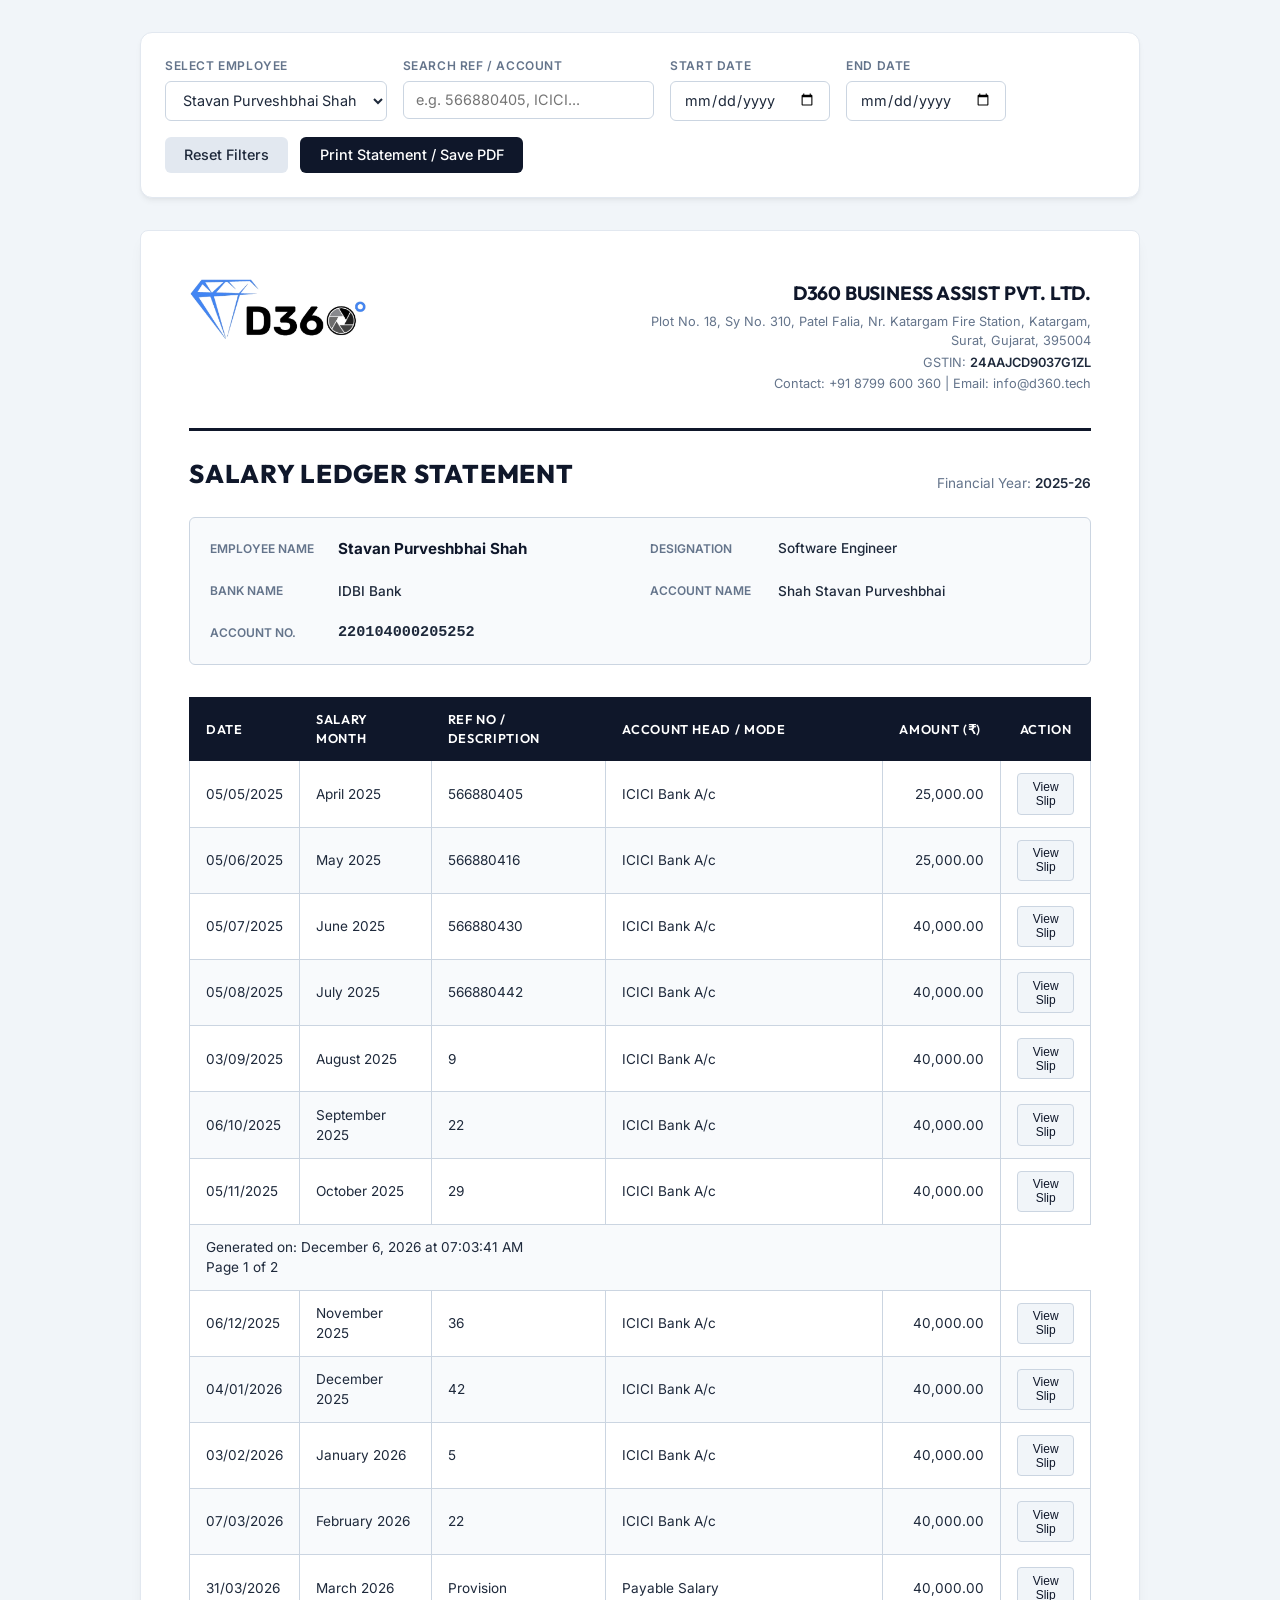
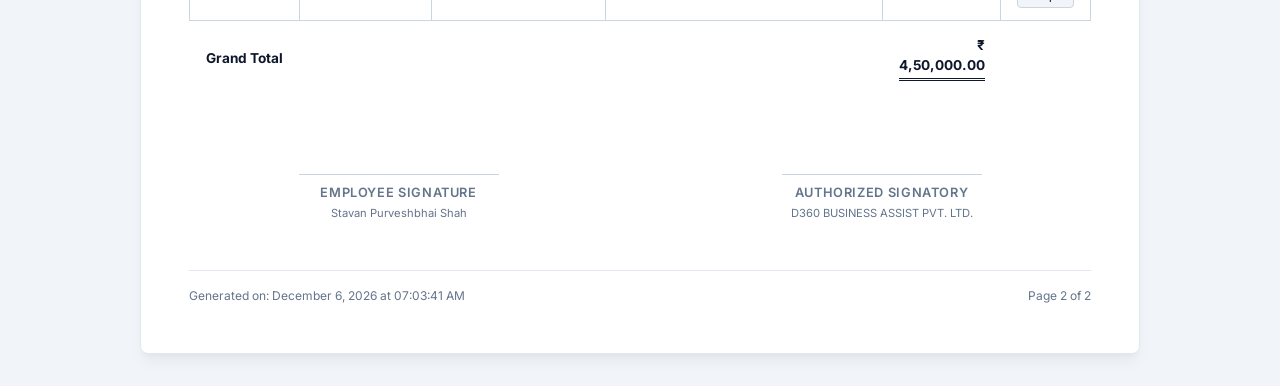
==== commit 62e15eec: "Restore original single-sheet table layout and implement print-break rows for Page X of Y" ====
--- a/index.html
+++ b/index.html
@@ -3,8 +3,12 @@
 <head>
     <meta charset="UTF-8">
     <meta name="viewport" content="width=device-width, initial-scale=1.0">
-    <title>Salary Ledger Statement - Stavan Purveshbhai Shah</title>
+    <title>Salary Ledger Statement - D360 Business Services</title>
     <link rel="stylesheet" href="style.css">
+    <!-- Google Fonts for premium typography -->
+    <link rel="preconnect" href="https://fonts.googleapis.com">
+    <link rel="preconnect" href="https://fonts.gstatic.com" crossorigin>
+    <link href="https://fonts.googleapis.com/css2?family=Inter:wght@300;400;500;600;700;800&display=swap" rel="stylesheet">
 </head>
 <body>
     <div class="app-container">
@@ -22,7 +26,6 @@
                     <label for="search-input">Search Ref / Account</label>
                     <input type="text" id="search-input" placeholder="e.g. 566880405, ICICI...">
                 </div>
-
                 <div class="input-field">
                     <label for="filter-start-date">Start Date</label>
                     <input type="date" id="filter-start-date">
@@ -38,9 +41,107 @@
             </div>
         </div>
 
-        <!-- Ledger Sheet (Printable A4 wrapper) -->
-        <div id="printable-ledger">
-            <!-- Dynamic pages will be rendered here by script.js -->
+        <!-- Ledger Sheet (Printable A4 section) -->
+        <div class="ledger-sheet" id="printable-ledger">
+            <!-- Header & Company Info -->
+            <div class="ledger-header">
+                <div class="logo-container">
+                    <img src="logo.png" alt="D360 BUSINESS ASSIST logo">
+                </div>
+                <div class="company-info">
+                    <div class="company-name">D360 BUSINESS ASSIST PVT. LTD.</div>
+                    <div class="company-details">
+                        <p>Plot No. 18, Sy No. 310, Patel Falia, Nr. Katargam Fire Station, Katargam, Surat, Gujarat, 395004</p>
+                        <p>GSTIN: <span class="gstin">24AAJCD9037G1ZL</span></p>
+                        <p>Contact: +91 8799 600 360 | Email: info@d360.tech</p>
+                    </div>
+                </div>
+            </div>
+
+            <!-- Heavy accent border -->
+            <div class="header-separator"></div>
+
+            <!-- Title Section -->
+            <div class="document-title-section">
+                <div>
+                    <h1 class="document-title">Salary Ledger Statement</h1>
+                </div>
+                <div class="document-meta">
+                    <p id="ledger-period-label">Financial Year: <span id="ledger-period-val">2025-26</span></p>
+                </div>
+            </div>
+
+            <!-- Employee Profile Block -->
+            <div class="employee-profile">
+                <div class="profile-card">
+                    <span class="profile-label">Employee Name</span>
+                    <span id="emp-name" class="profile-value emp-name">Stavan Purveshbhai Shah</span>
+                </div>
+                <div class="profile-card">
+                    <span class="profile-label">Designation</span>
+                    <span id="emp-designation" class="profile-value">Software Engineer</span>
+                </div>
+                <div class="profile-card">
+                    <span class="profile-label">Bank Name</span>
+                    <span id="emp-bank" class="profile-value">IDBI Bank</span>
+                </div>
+                <div class="profile-card">
+                    <span class="profile-label">Account Name</span>
+                    <span id="emp-acc-name" class="profile-value">Shah Stavan Purveshbhai</span>
+                </div>
+                <div class="profile-card" style="grid-column: span 2;">
+                    <span class="profile-label">Account No.</span>
+                    <span id="emp-acc-no" class="profile-value" style="font-family: monospace; font-size: 0.95rem; font-weight: 600;">220104000205252</span>
+                </div>
+            </div>
+
+            <!-- Transaction Register Grid Table -->
+            <div class="ledger-table-container">
+                <table class="ledger-table">
+                    <thead>
+                        <tr>
+                            <th class="col-date">Date</th>
+                            <th class="col-month">Salary Month</th>
+                            <th class="col-ref">Ref No / Description</th>
+                            <th class="col-head">Account Head / Mode</th>
+                            <th class="col-amount">Amount (₹)</th>
+                            <th class="col-action" style="width: 10%; text-align: center;">Action</th>
+                        </tr>
+                    </thead>
+                    <tbody id="ledger-body">
+                        <!-- Dynamic transaction rows will be rendered here by script.js -->
+                    </tbody>
+                    <tfoot>
+                        <tr class="total-row">
+                            <td colspan="4" class="total-label">Grand Total</td>
+                            <td id="total-amount" class="total-amount col-amount-val">
+                                <!-- Computed dynamic total will be rendered here -->
+                            </td>
+                            <td class="col-action"></td>
+                        </tr>
+                    </tfoot>
+                </table>
+            </div>
+
+            <!-- Signature block -->
+            <div class="signature-section">
+                <div class="signature-block">
+                    <div class="signature-line"></div>
+                    <div class="signature-title">Employee Signature</div>
+                    <div id="sig-emp-name" class="signature-subtitle">Stavan Purveshbhai Shah</div>
+                </div>
+                <div class="signature-block">
+                    <div class="signature-line"></div>
+                    <div class="signature-title">Authorized Signatory</div>
+                    <div class="signature-subtitle">D360 BUSINESS ASSIST PVT. LTD.</div>
+                </div>
+            </div>
+
+            <!-- Statement footer -->
+            <div class="ledger-footer">
+                <div>Generated on: <span id="print-date"></span></div>
+                <div id="print-page-number">Page 1 of 1</div>
+            </div>
         </div>
     </div>
 
@@ -55,8 +156,7 @@
             
             <!-- Payslip Sheet -->
             <div class="payslip-sheet">
-                <button class="modal-close-btn" onclick="closePayslip()">&times;</button>
-                <!-- Header -->
+                <!-- Header Block -->
                 <div class="payslip-header">
                     <div class="logo-box">
                         <img src="logo.png" alt="D360 Logo">
--- a/style.css
+++ b/style.css
@@ -136,15 +136,6 @@
     border: 1px solid #e2e8f0;
     position: relative;
     overflow: hidden;
-    display: flex;
-    flex-direction: column;
-    box-sizing: border-box;
-}
-
-#printable-ledger {
-    display: flex;
-    flex-direction: column;
-    gap: 2rem;
 }
 
 /* Header styling */
@@ -705,20 +696,13 @@
     }
     
     .ledger-sheet {
-        width: 210mm !important;
-        height: 297mm !important;
-        min-height: 297mm !important;
-        max-height: 297mm !important;
-        padding: 20mm !important;
-        margin: 0 auto !important;
+        box-shadow: none !important;
         border: none !important;
-        box-shadow: none !important;
-        border-radius: 0 !important;
-        display: flex !important;
-        flex-direction: column !important;
-        box-sizing: border-box !important;
-        page-break-after: always !important;
-        position: relative !important;
+        padding: 0 !important;
+        margin: 0 !important;
+        max-width: 100% !important;
+        width: 100% !important;
+        page-break-inside: auto; /* Allow natural break across pages */
     }
     
     .ledger-table th {
@@ -769,23 +753,47 @@
     }
 
     @page {
-        size: A4;
-        margin: 0;
-    }
-    
-    /* Print footer pushed to the bottom of the A4 page sheet */
+        margin: 15mm;
+    }
+    
+    /* Footer formatting for print */
     .ledger-footer {
-        margin-top: auto !important;
         display: flex !important;
         justify-content: space-between !important;
         border-top: 1px solid #e2e8f0 !important;
         padding-top: 0.5rem !important;
         font-size: 0.75rem !important;
         color: #555 !important;
+        margin-top: 2rem !important;
         width: 100% !important;
     }
-    
-    body.modal-open .ledger-footer {
-        display: none !important;
-    }
-}
+
+    /* Dynamic print page break rows styling */
+    .print-page-break-row {
+        display: none;
+    }
+    
+    .print-page-break-row td {
+        border: none !important;
+        padding: 0 !important;
+    }
+    
+    .print-footer-row-content {
+        display: flex;
+        justify-content: space-between;
+        font-size: 0.75rem;
+        color: #555;
+        border-top: 1px solid #e2e8f0;
+        padding-top: 0.5rem;
+        margin-top: 2rem;
+        width: 100%;
+    }
+}
+
+@media print {
+    .print-page-break-row {
+        display: table-row !important;
+        page-break-after: always !important;
+        break-after: page !important;
+    }
+}
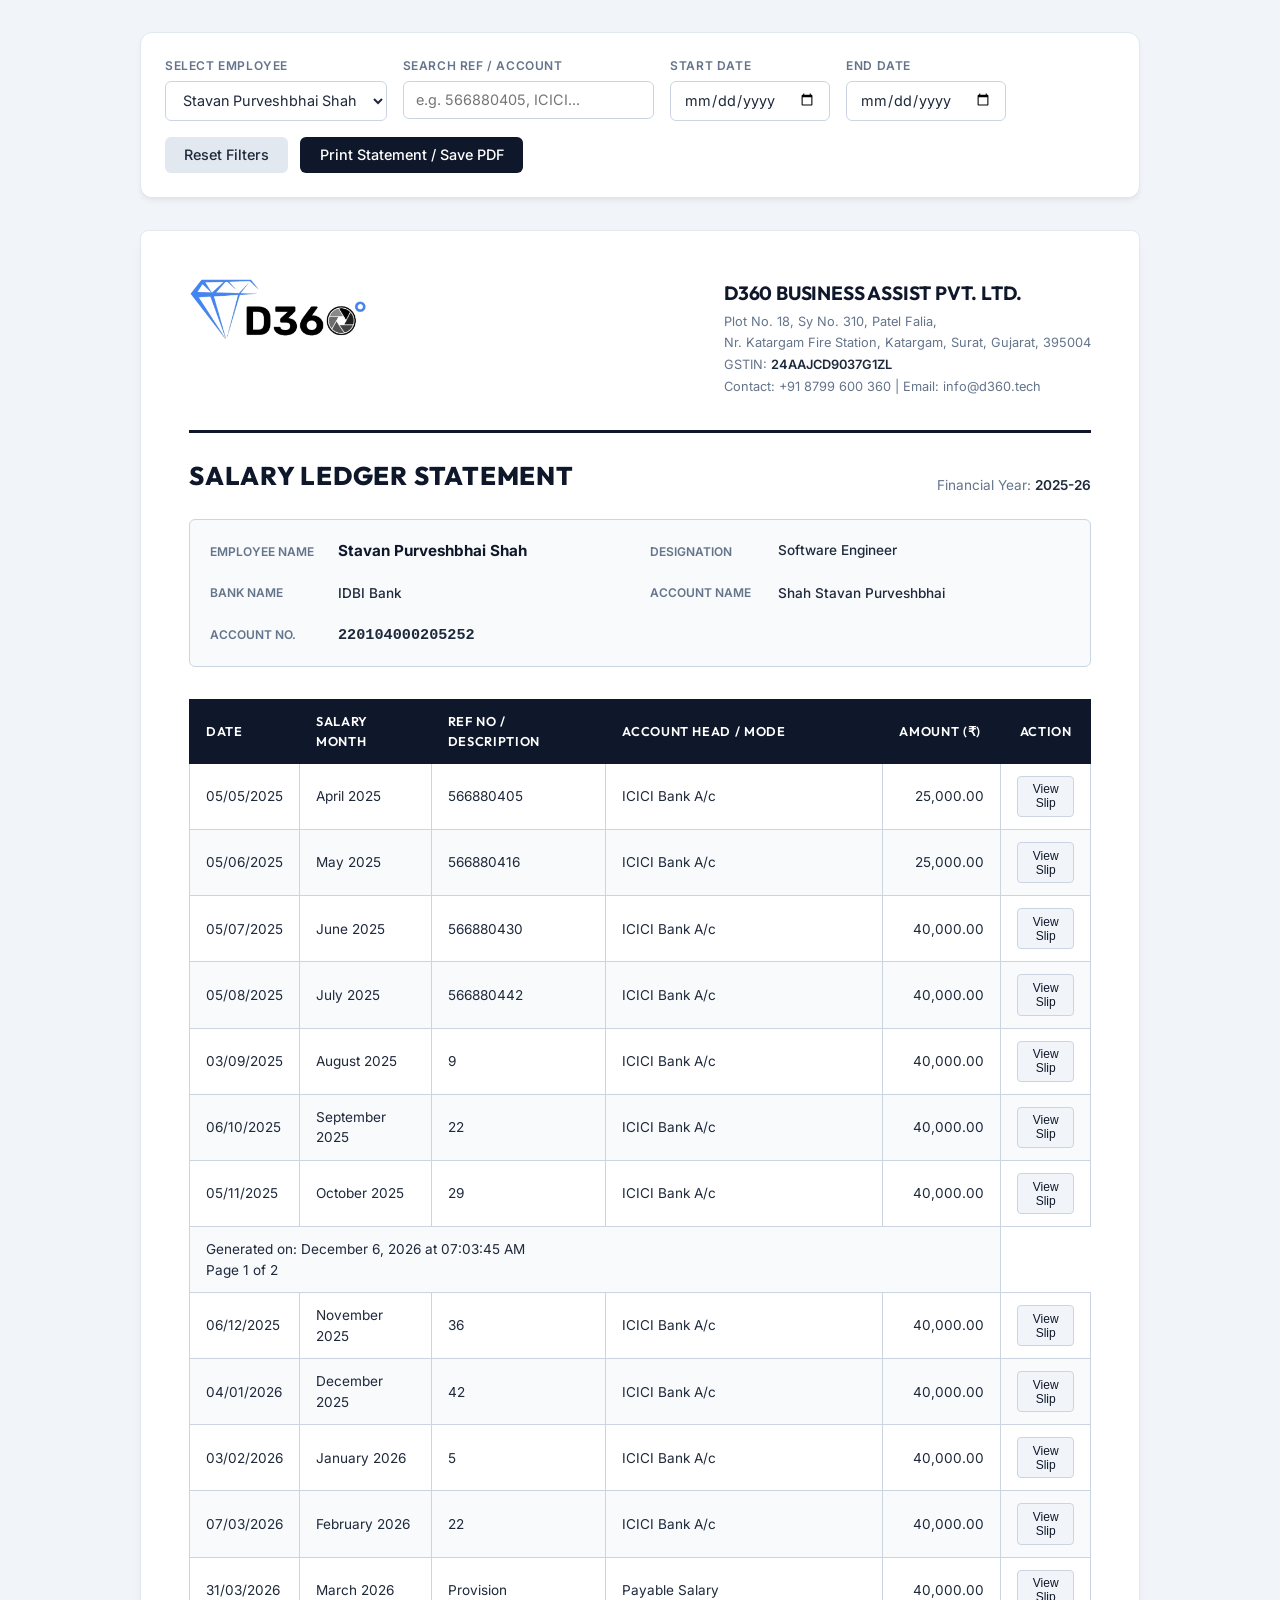
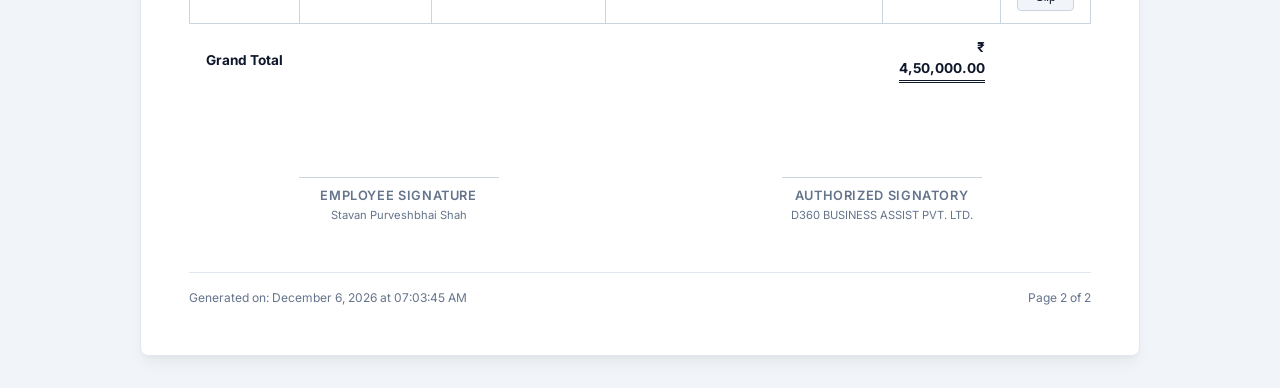
==== commit 826cb8b5: "Left-align company details under company name in ledger header" ====
--- a/index.html
+++ b/index.html
@@ -51,7 +51,8 @@
                 <div class="company-info">
                     <div class="company-name">D360 BUSINESS ASSIST PVT. LTD.</div>
                     <div class="company-details">
-                        <p>Plot No. 18, Sy No. 310, Patel Falia, Nr. Katargam Fire Station, Katargam, Surat, Gujarat, 395004</p>
+                        <p>Plot No. 18, Sy No. 310, Patel Falia,</p>
+                        <p>Nr. Katargam Fire Station, Katargam, Surat, Gujarat, 395004</p>
                         <p>GSTIN: <span class="gstin">24AAJCD9037G1ZL</span></p>
                         <p>Contact: +91 8799 600 360 | Email: info@d360.tech</p>
                     </div>
--- a/style.css
+++ b/style.css
@@ -152,7 +152,7 @@
 }
 
 .company-info {
-    text-align: right;
+    text-align: left;
     font-size: 0.8rem;
     color: var(--text-color);
     max-width: 450px;
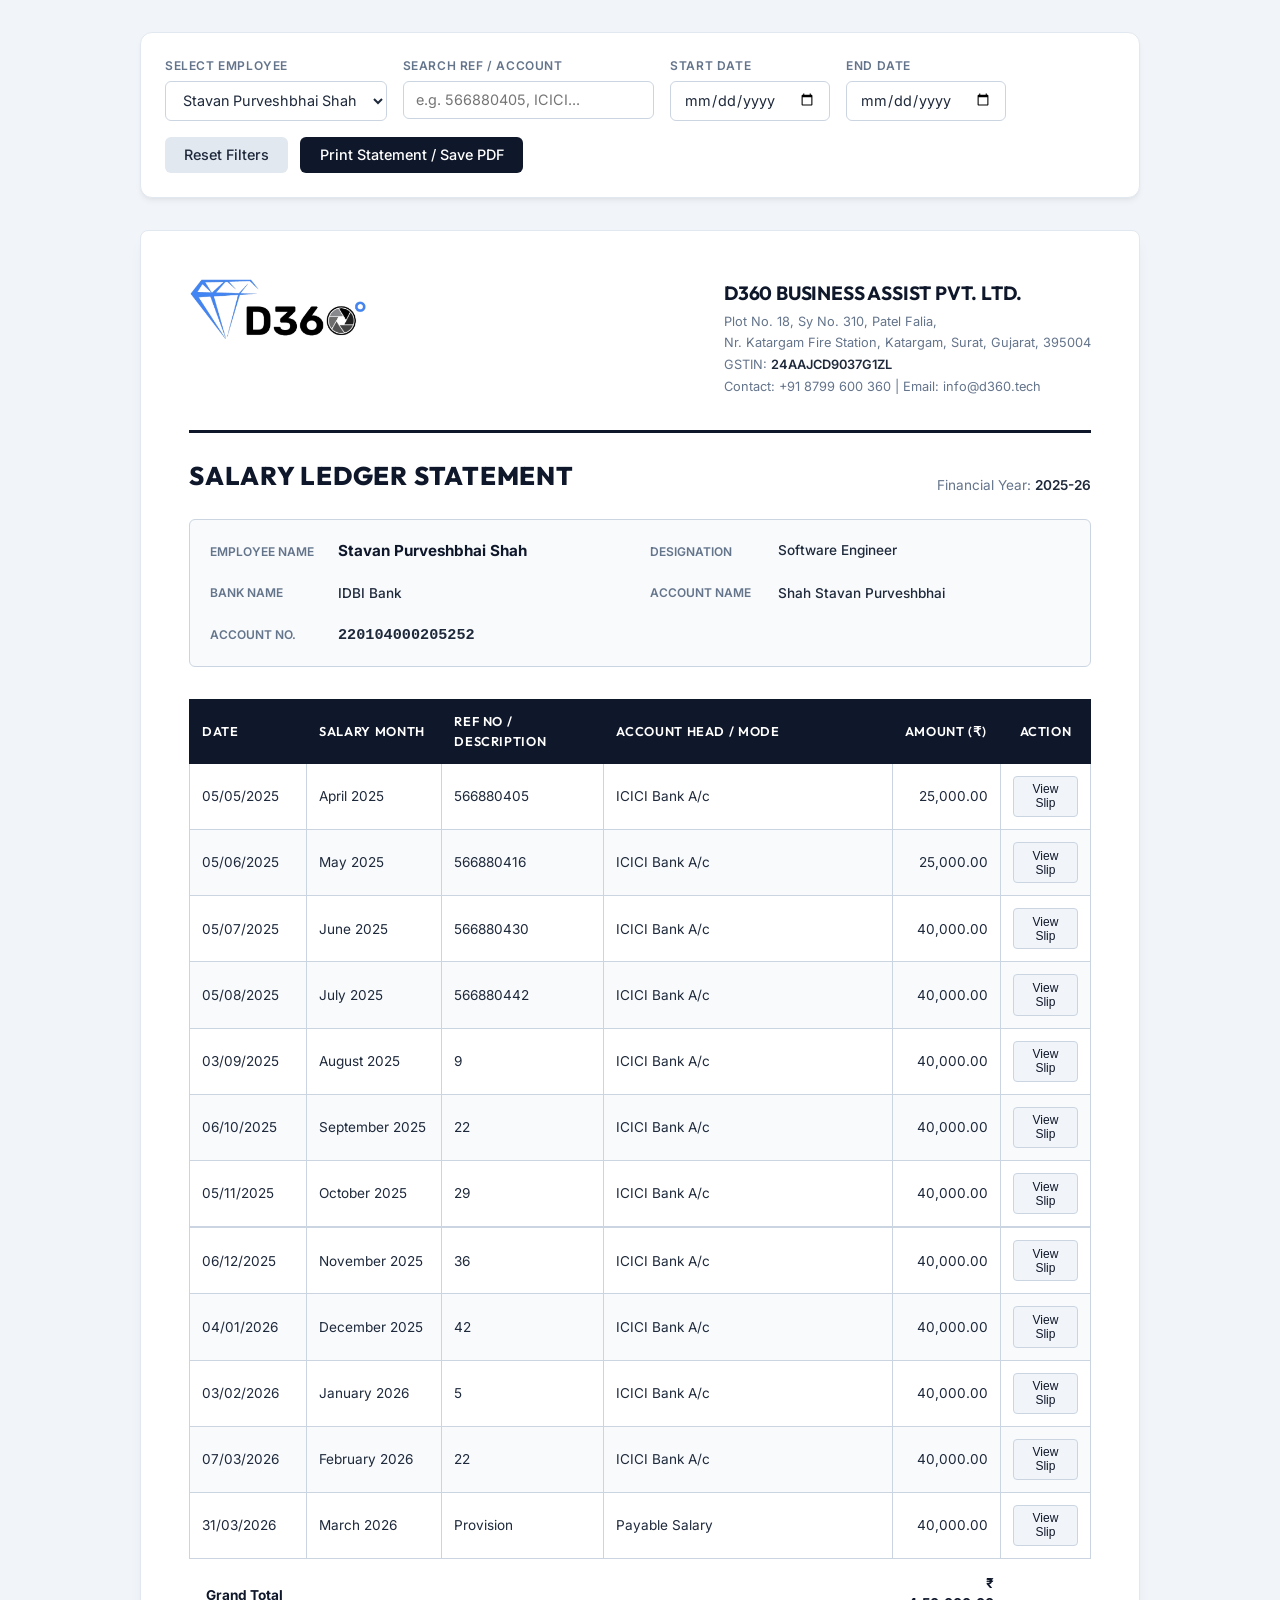
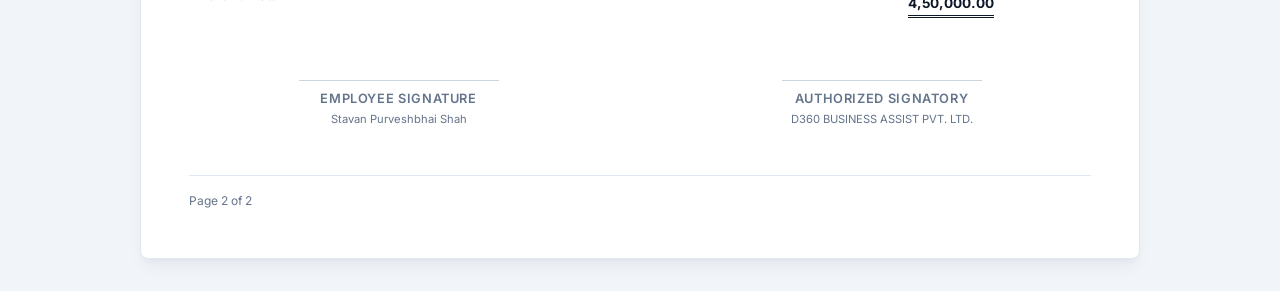
==== commit ffcede68: "Implement dynamic Loss of Pay (LOP) deduction calculations for payslip modal based on standard base " ====
--- a/index.html
+++ b/index.html
@@ -222,14 +222,14 @@
                             <tr>
                                 <td>Incentive</td>
                                 <td class="col-amount">0.00</td>
-                                <td>Other Deduction</td>
-                                <td class="col-amount">0.00</td>
+                                <td id="payslip-deduction-label">Other Deduction</td>
+                                <td class="col-amount" id="payslip-deduction-val">0.00</td>
                             </tr>
                             <tr class="total-row">
                                 <td>Total Earnings</td>
                                 <td class="col-amount" id="payslip-total-earn-val">40,000.00</td>
                                 <td>Total Deductions</td>
-                                <td class="col-amount">0.00</td>
+                                <td class="col-amount" id="payslip-total-deductions-val">0.00</td>
                             </tr>
                         </tbody>
                     </table>
--- a/style.css
+++ b/style.css
@@ -261,6 +261,7 @@
     width: 100%;
     border-collapse: collapse;
     font-size: 0.85rem;
+    table-layout: fixed;
 }
 
 .ledger-table th {
@@ -269,7 +270,7 @@
     font-family: var(--font-heading);
     font-weight: 600;
     text-align: left;
-    padding: 0.75rem 1rem;
+    padding: 0.75rem 0.75rem;
     font-size: 0.8rem;
     text-transform: uppercase;
     letter-spacing: 0.05em;
@@ -277,7 +278,7 @@
 }
 
 .ledger-table td {
-    padding: 0.75rem 1rem;
+    padding: 0.75rem 0.75rem;
     border: 1px solid var(--border-color);
     color: var(--text-color);
 }
@@ -291,11 +292,12 @@
 }
 
 /* Column Alignments */
-.col-date { width: 10%; }
+.col-date { width: 13%; }
 .col-month { width: 15%; }
-.col-ref { width: 20%; }
-.col-head { width: 33%; }
+.col-ref { width: 18%; }
+.col-head { width: 32%; }
 .col-amount { width: 12%; text-align: right; }
+.col-action { width: 10%; text-align: center; }
 
 .col-amount-val {
     text-align: right;
@@ -679,6 +681,14 @@
     padding-top: 0.8rem;
 }
 
+/* Screen hidden print elements */
+.print-page-footer,
+.ledger-header-continuation,
+.print-header-separator,
+.print-thead-show {
+    display: none;
+}
+
 /* Print Styles */
 @media print {
     body {
@@ -702,6 +712,7 @@
         margin: 0 !important;
         max-width: 100% !important;
         width: 100% !important;
+        overflow: visible !important;
         page-break-inside: auto; /* Allow natural break across pages */
     }
     
@@ -759,7 +770,7 @@
     /* Footer formatting for print */
     .ledger-footer {
         display: flex !important;
-        justify-content: space-between !important;
+        justify-content: flex-end !important;
         border-top: 1px solid #e2e8f0 !important;
         padding-top: 0.5rem !important;
         font-size: 0.75rem !important;
@@ -768,32 +779,47 @@
         width: 100% !important;
     }
 
-    /* Dynamic print page break rows styling */
-    .print-page-break-row {
-        display: none;
-    }
-    
-    .print-page-break-row td {
-        border: none !important;
-        padding: 0 !important;
-    }
-    
-    .print-footer-row-content {
-        display: flex;
-        justify-content: space-between;
-        font-size: 0.75rem;
-        color: #555;
-        border-top: 1px solid #e2e8f0;
-        padding-top: 0.5rem;
-        margin-top: 2rem;
-        width: 100%;
-    }
-}
-
-@media print {
-    .print-page-break-row {
-        display: table-row !important;
+    .print-page-footer {
+        display: flex !important;
+        justify-content: flex-end !important;
+        border-top: 1px solid #e2e8f0 !important;
+        padding-top: 0.5rem !important;
+        font-size: 0.75rem !important;
+        color: #555 !important;
+        margin-top: 1.5rem !important;
+        width: 100% !important;
+        page-break-before: avoid !important;
+        break-before: avoid !important;
         page-break-after: always !important;
         break-after: page !important;
     }
-}
+
+    .ledger-header-continuation {
+        display: flex !important;
+        justify-content: space-between !important;
+        align-items: center !important;
+        margin-top: 1rem !important;
+        margin-bottom: 0.5rem !important;
+    }
+
+    .print-header-separator {
+        display: block !important;
+    }
+
+    .print-thead-show {
+        display: table-header-group !important;
+    }
+
+    /* Print specific column width overrides to sum to 100% when Action column is hidden */
+    .col-date { width: 15% !important; }
+    .col-month { width: 15% !important; }
+    .col-ref { width: 18% !important; }
+    .col-head { width: 37% !important; }
+    .col-amount { width: 15% !important; }
+
+    /* Reduce cell padding in print view to avoid text overflow in fixed layout */
+    .ledger-table td,
+    .ledger-table th {
+        padding: 0.75rem 0.5rem !important;
+    }
+}
